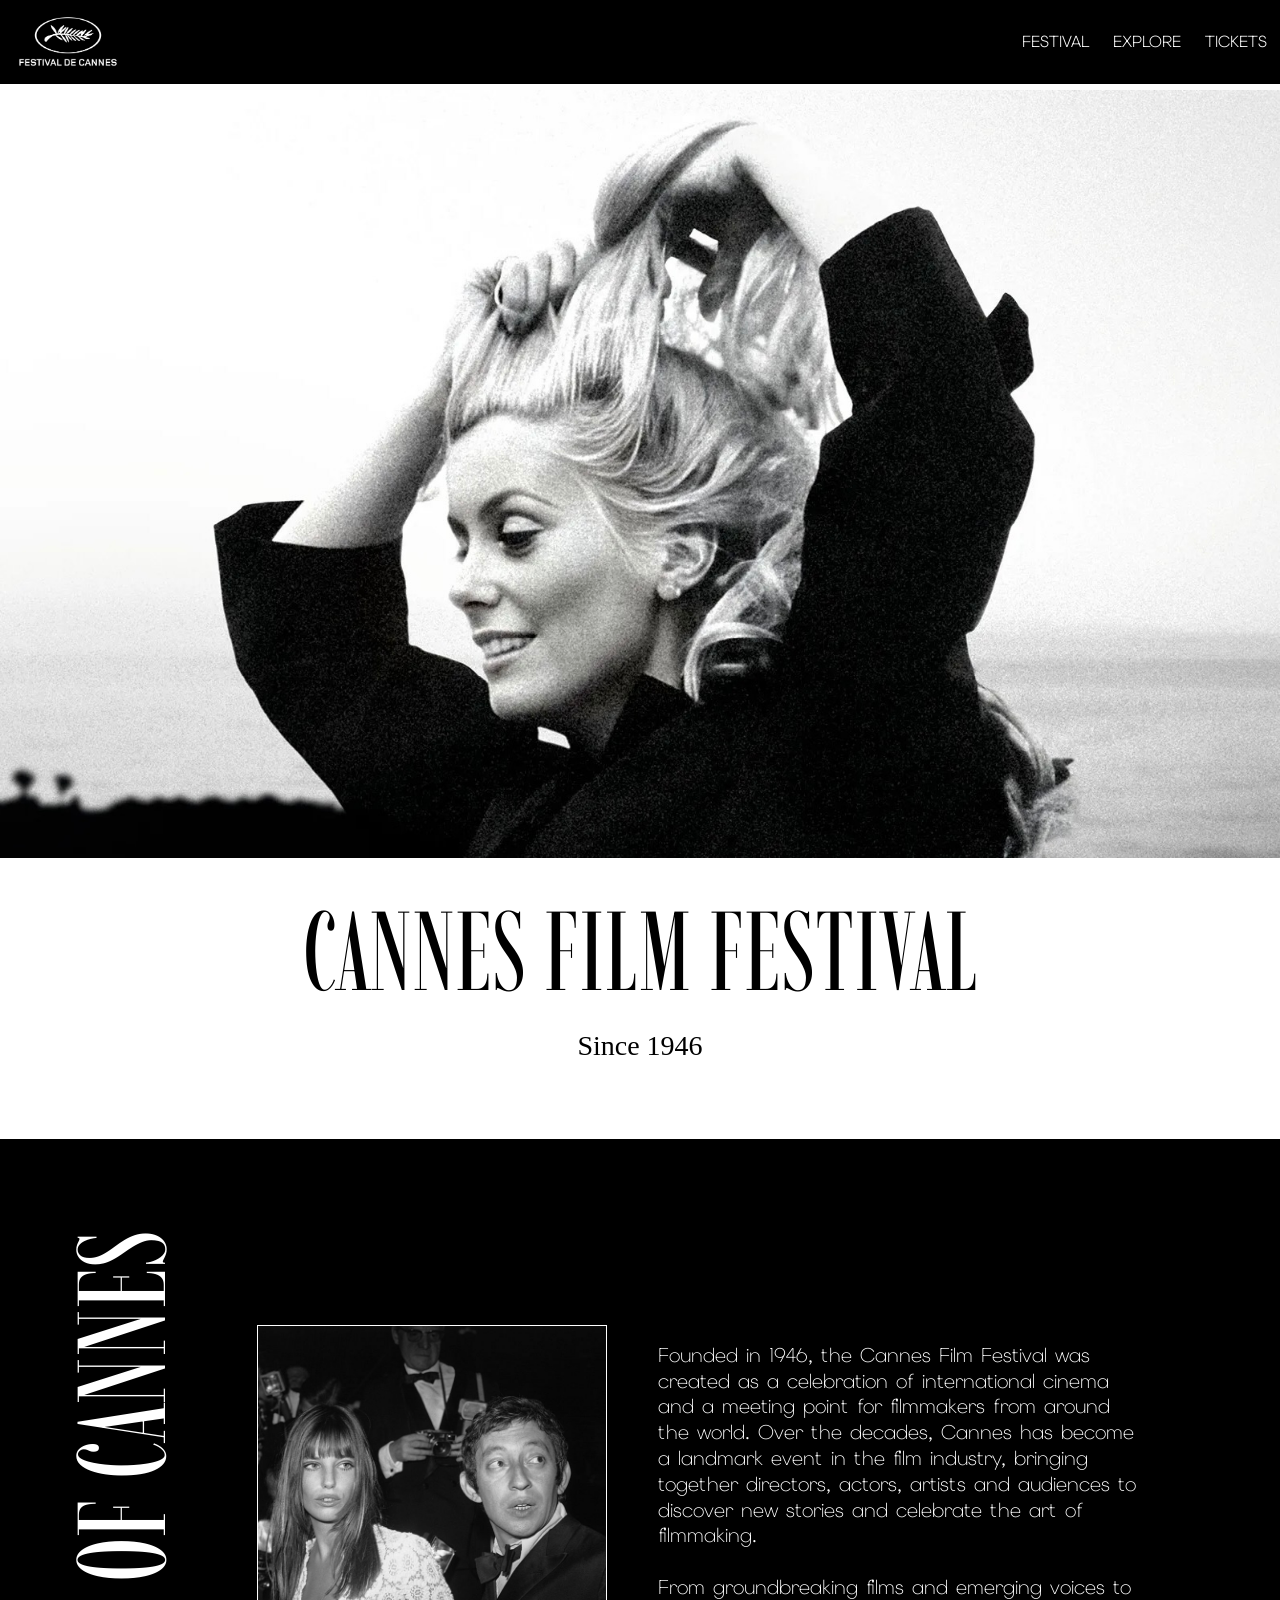
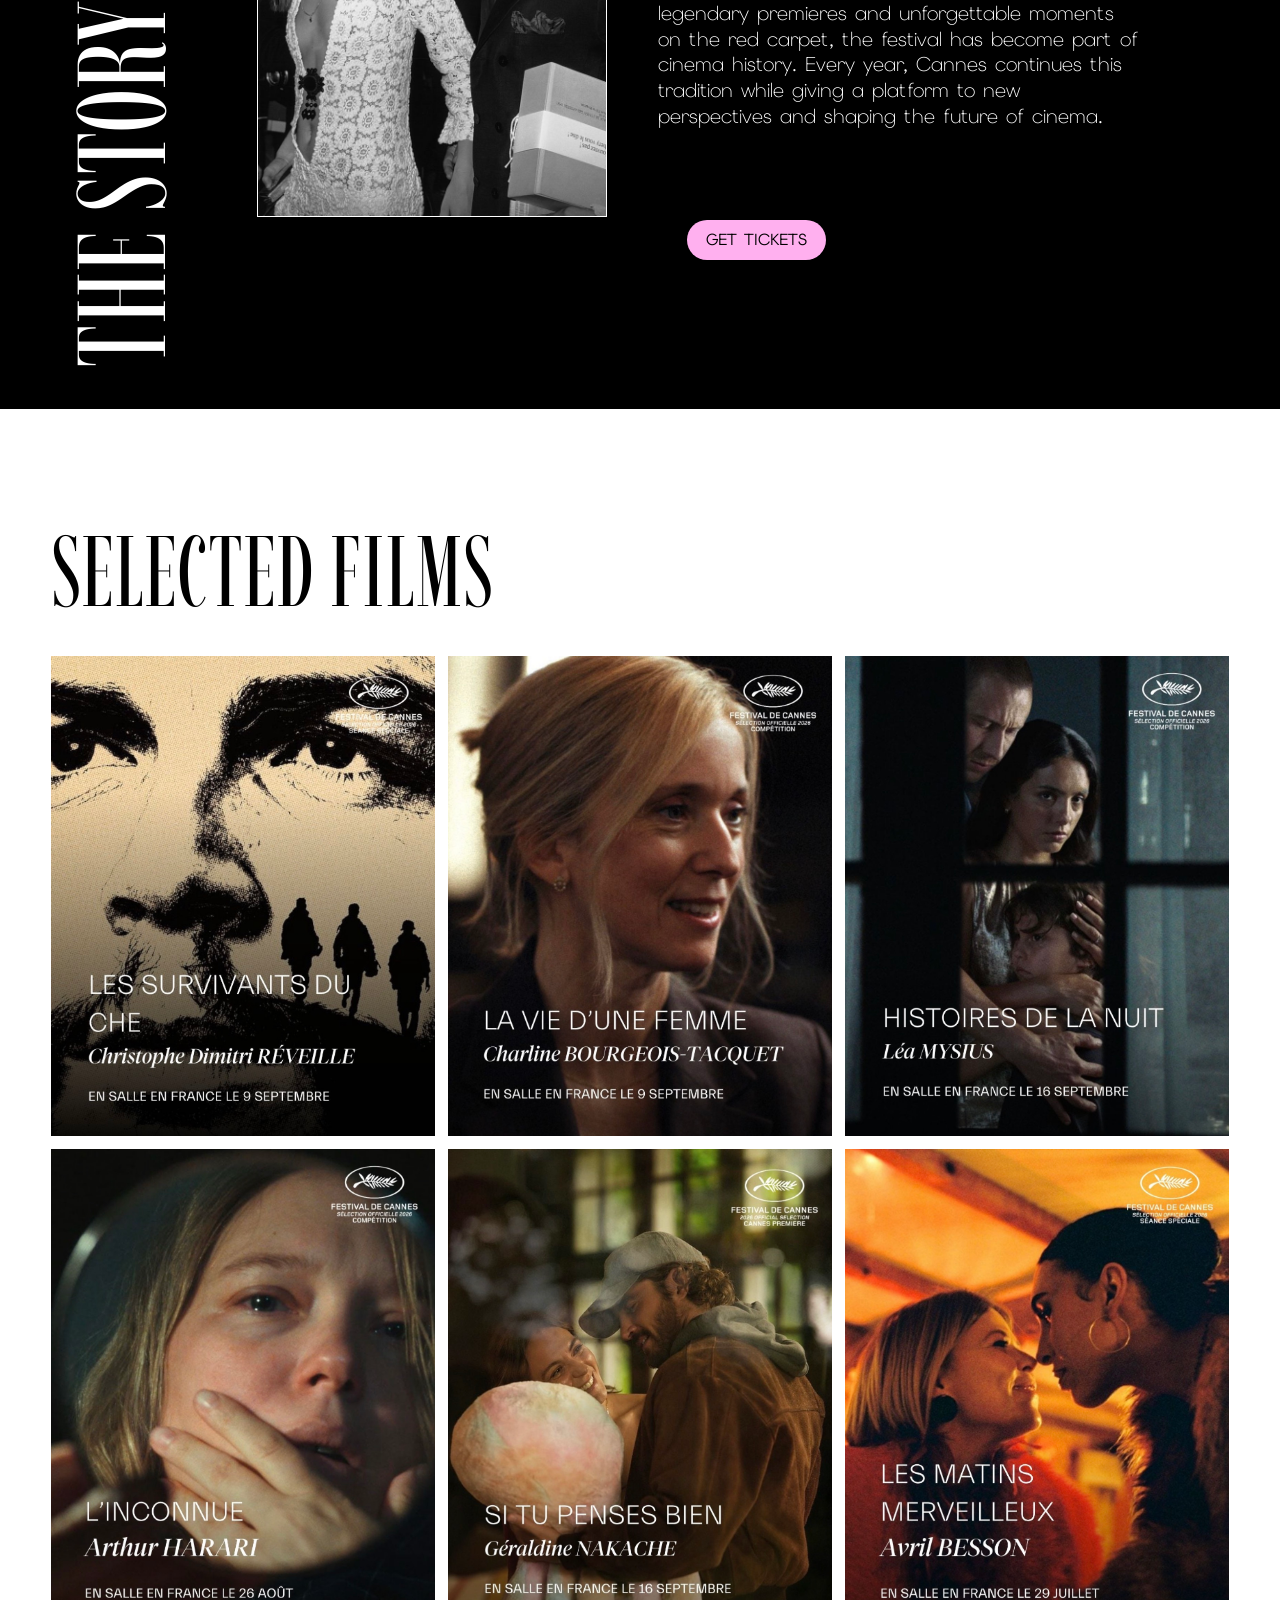
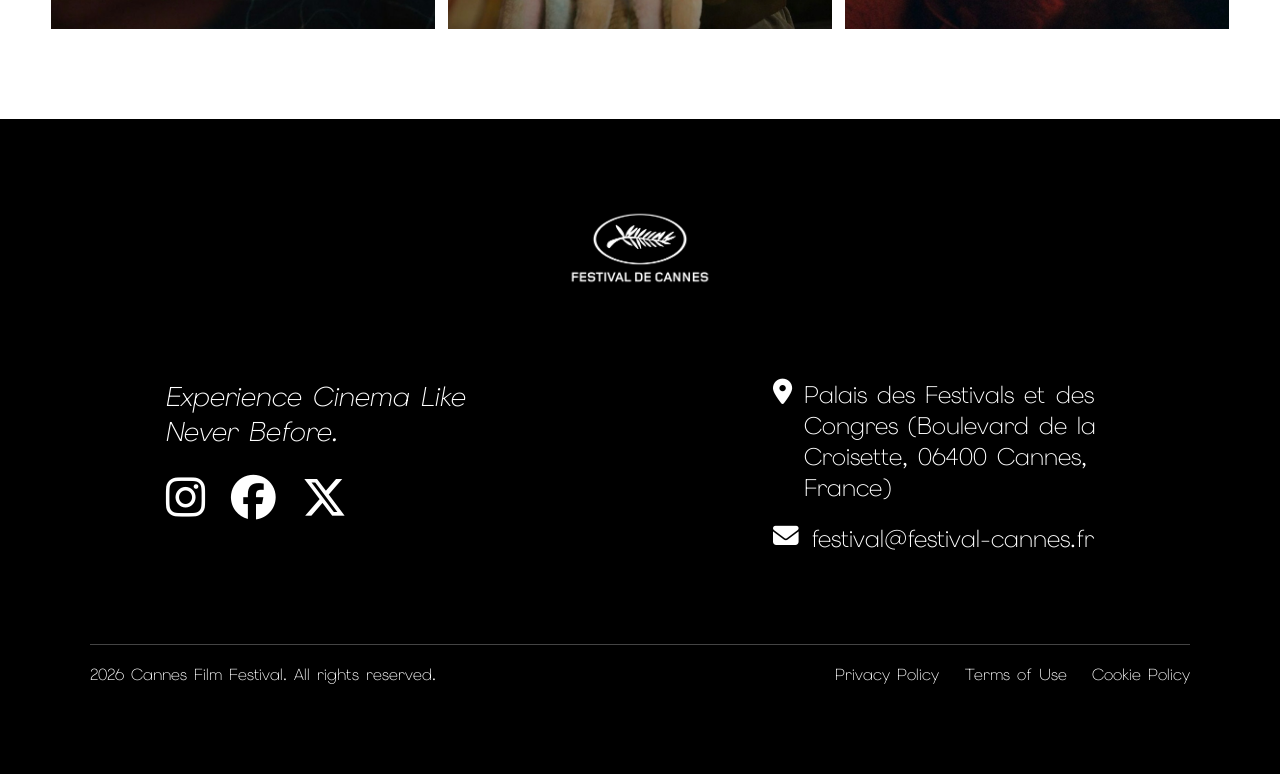
==== index.html @ 507d8390 "cannes logo" ====
<!DOCTYPE html>
<html lang="en">
<head>
    <meta charset="UTF-8">
    <meta name="viewport" content="width=device-width, initial-scale=1.0">
    <title>Cannes Film Festival</title>

    <link rel="stylesheet" href="CSS/style.css">

    <!-- TIPOGRAFIA TÍTULO -->
    <link rel="preconnect" href="https://fonts.googleapis.com">
    <link rel="preconnect" href="https://fonts.gstatic.com" crossorigin>
    <link href="https://fonts.googleapis.com/css2?family=Alien+Block&family=Imbue:opsz,wght@10..100,100..900&display=swap" rel="stylesheet">

    <!-- TIPOGRAFIA SUBTITULO  -->
    <link rel="preconnect" href="https://fonts.googleapis.com">
    <link rel="preconnect" href="https://fonts.gstatic.com" crossorigin>
    <link href="https://fonts.googleapis.com/css2?family=Alien+Block&family=Homemade+Apple&family=Imbue:opsz,wght@10..100,100..900&display=swap" rel="stylesheet">

    <!-- TIPOGRAFIA CUERPO  -->
    <link rel="preconnect" href="https://fonts.googleapis.com">
    <link rel="preconnect" href="https://fonts.gstatic.com" crossorigin>
    <link href="https://fonts.googleapis.com/css2?family=Alien+Block&family=Elms+Sans:ital,wght@0,100..900;1,100..900&family=Homemade+Apple&family=Imbue:opsz,wght@10..100,100..900&display=swap" rel="stylesheet">

    <!-- ICONOS FONT AWESOME -->
    <link rel="stylesheet" href="https://cdnjs.cloudflare.com/ajax/libs/font-awesome/6.7.2/css/all.min.css">

</head>
<body>
    <!-- MENU  -->
    <div class="menu">
        <a href="index.html" class="logo">
            <img src="Gallery/logotipo.png" alt="">
        </a>

        <nav class="nav-desktop">
            <ul>
                <li><a href="index.html">FESTIVAL</a></li>
                <li><a href="explore.html">EXPLORE</a></li>
                <li><a href="tickets.html">TICKETS</a></li>
            </ul>
        </nav>

        <input type="checkbox" id="sideMenu" class="side-menu">

        <label class="hamb" for="sideMenu">
            <i class="fa-solid fa-bars"></i>
            <i class="fa-solid fa-xmark"></i>
        </label>

        <nav class="nav-mobile">
            <ul>
                <li><a href="index.html">FESTIVAL</a></li>
                <li><a href="explore.html">EXPLORE</a></li>
                <li><a href="tickets.html">TICKETS</a></li>
            </ul>
        </nav>
    </div>


    <header class="hero-home">

        <img src="Gallery/Carrusell.jpeg" alt="" class="img-hero">

    </header>

    <main>
        <section>
            <h1 class="titulo-hero">CANNES FILM FESTIVAL</h1>

            <h2 class="texto">
            Since 1946
            </h2>
        </section>

    <!-- Historia de Cannes  -->
     
    <div class="room-block">
                <div class="room-top">
                    <h1>THE STORY OF CANNES</h1>
                </div>

                <div class="room-content">
                    <div class="room-design">
                        <img src="Gallery/home2.jpeg" alt="">
                    </div>

                    <div class="room-text">
                        <p>
                            Founded in 1946, the Cannes Film Festival was created as a celebration of international cinema and a meeting point for filmmakers from around the world. Over the decades, Cannes has become a landmark event in the film industry, bringing together directors, actors, artists and audiences to discover new stories and celebrate the art of filmmaking.

                            From groundbreaking films and emerging voices to legendary premieres and unforgettable moments on the red carpet, the festival has become part of cinema history. Every year, Cannes continues this tradition while giving a platform to new perspectives and shaping the future of cinema.
                        </p>
                    </div>

                </div>


    <div class="boton">
        <a href = "tickets.html">Get tickets</a>
    </div>


    <!-- Galeria peliculas seleccionadas -->

         <div class="room-top selected-top">
            <h1>SELECTED FILMS</h1>
        </div>
    
        <section class="gallery">

            <div class="column">
                <img src="Gallery/selected_films1.jpeg" alt="">
                <img src="Gallery/selected_films4.jpeg" alt="">
            </div>

            <div class="column">
                <img src="Gallery/selected_films2.jpeg" alt="">
                <img src="Gallery/selected_films5.jpeg" alt="">
            </div>

            <div class="column">
                <img src="Gallery/selected_films3.jpeg" alt="">
                <img src="Gallery/selected_films6.jpeg" alt="">

            </div>

        </section>


    
    <!-- FOOTER -->
  <footer>

        <div class="footer-logo">
            <img src="Gallery/logotipo.png" alt="Cannes Film Festival">
        </div>

        <div class="footersection">
            <ul>
                <li>
                    <a href="tickets.html"></a>
                </li>
            </ul>
        </div>

        <div class="footersection">
            <div>
                <ul>
                    <li>
                        <a href="#"><i class="fa-brands fa-instagram"></i></a>
                    </li>
                    <li>
                        <a href="#"><i class="fa-brands fa-facebook"></i></a>
                    </li>
                    <li>
                        <a href="#"><i class="fa-brands fa-x-twitter"></i></a>
                    </li>
                </ul>
            </div>
            <div>
                <ul>
                    <li>
                        <a href="#" class="footerlinks"><i class="fa-solid fa-location-dot"></i>
                            <p class="pfooter">Palais des Festivals et des Congres (Boulevard de la Croisette, 06400 Cannes, France)</p>
                        </a>
                    </li>
                    <li>
                        <a href="#" class="footerlinks"><i class="fa-solid fa-envelope"></i><p class="pfooter">festival@festival-cannes.fr</p></a>
                    </li>
                </ul>
            </div>
        </div>

        <div class="footersection">
            <p class="pfooter">2026 Cannes Film Festival. All rights reserved.</p>
            <ul>
                <li>
                    <a href="#">Privacy Policy</a>
                </li>
                <li>
                    <a href="#">Terms of Use</a>
                </li>
                <li>
                    <a href="#">Cookie Policy </a>
                </li>
            </ul>
        </div>
    </footer>


    <script src="JS/add.js"></script>
</body>
</html>
---- CSS/style.css ----
* {
    padding: 0;
    margin: 0;
    box-sizing: border-box; 
}

body {
    background-color: white;
    color: black;
}

ul {
    list-style: none;
}

a {
    text-decoration: none;
    color: white;
}





/* TIPOGRAFÍAS */
/* Tipografía Título */

h1 {
  font-family: "Imbue", serif;
  font-optical-sizing: auto;
  font-weight: 400;
  font-style: normal;
}

h2 {
  font-family: "Homemade Apple", cursive;
  font-weight: 400;
  font-style: normal;
}

p {
  font-family: "Elms Sans", sans-serif;
  font-optical-sizing: auto;
  font-weight: 200;
  font-style: normal;
}

.pfooter ul li a {
  font-family: "Elms Sans", sans-serif;
  font-optical-sizing: auto;
  font-weight: 200;
  font-style: normal;
}

.nav-desktop {
  font-family: "Elms Sans", sans-serif;
  font-optical-sizing: auto;
  font-weight: 300;
  font-style: normal;
}



/* MENÚ*/
.logo {
    padding-left: 1vw;
    display: block;
}
.logo img{
    width: 110px;
    height: auto;
    display: block;
}

.menu a {
    text-decoration: none;
    color: white;
}

.menu {
    display: flex;
    justify-content: space-between;
    align-items: center;
    background-color: black;
    padding-top: 1vw;
    padding-bottom: 1vw;
    padding-right: 1vw;
}

.menu ul{
    display: flex;
    gap: 1.5rem;
    list-style: none;
}


/*Menú Tablet & Móvil*/
.nav-mobile {
    width: 100%;
    height: 100%;
    position: fixed;
    top: 0;
    left: 0;
    background-color: black;
    z-index: 9999;

    overflow: hidden;
    max-height: 0;
    transition: max-height 0.5s;
}

.menu-mobile {
    height: 100%;
    display: flex;
    flex-direction: column;
    justify-content: center;
    align-items: center;
    gap: 30px;
}

.menu-mobile li a {
    font-size: 40px;
    color: white;
}

/*Menú Iconos*/
.hamb {
    display: none;
    cursor: pointer;
    font-size: 30px;
    z-index: 10000;
    color: white;
}

.side-menu {
    display: none;
}

.hamb .fa-xmark {
    display: none;
    color: white;
    padding: 20px;
}



.side-menu:checked ~ .nav-mobile {
    max-height: 100%;
}

.side-menu:checked ~ .hamb .fa-bars {
    display: none;
}

.side-menu:checked ~ .hamb .fa-xmark {
    display: block;
}


/* 1) FESTIVAL */
/* The Story of Cannes */


.hero-home {
    position: relative;
    width: 100%;
}

.img-hero {
    width: 100%;
    display: block;
    padding-top: 0.5vw;
}


.titulo-hero {
    display: flex;
    justify-content: center;
    font-size: 7rem;
    margin-top: 2vw;
}


.texto {
    display: flex;
    justify-content: center;
    margin-top: 1vw;
    margin-bottom: 6vw;
    font-size: 1.75rem;
}

/* The Story of Cannes */

.room-block {
    display: flex;
    flex-wrap: wrap;
}

.gallery,
footer {
    width: 100%;
}

.room-top {
    width: 19%;
    display: flex;
    justify-content: center;
    align-items: center;
    color: black;
}

.room-top:first-child {
    width: 14.5%;
    padding: 3.25vw 0;
    background-color: black;
    color: white;
}

.room-top:first-child > * {
    writing-mode: vertical-rl;     
    transform: rotate(180deg);     
    font-family: "Imbue", serif;
    font-weight: 400;
    font-size: 9.75vw;            
    white-space: nowrap;
}

.room-content {
    display: flex;
    align-items: flex-start;
    padding-top: 14.5vw;
    flex: 1;
    background-color: black;
    color: white;
}

.room-design {
    width: 32%;
    margin-left: 6.5%;
}

.room-design img {
    width: 100%;
    height: auto;
    object-fit: cover;
    display: block;
    border: 1px solid white;
}


.room-text {
    width: 44%;
    margin-left: 4.7%;               
    margin-top: 1.4vw;              
}

.room-text p {
    font-size: 1.55vw;
    line-height: 1.3;
    white-space: pre-line;          
    margin-top: -1.3em;  
}           

.boton {
    width: 100%;
    padding-left: 53.7%;            
    margin-top: -14.8vw;           
}

.boton > * {
    display: inline-block;
    padding: 10px 19px;
    border-radius: 30px;
    background-color: #ffb0ef;
    color: black;
    font-family: "Elms Sans", sans-serif;
    font-size: 1rem;
    font-weight: 400;
    line-height: 20px;
    text-transform: uppercase;
}


/* Selected Films */
.gallery{
    display: flex;
    justify-content: center;
    gap: 1vw;
    padding-top: 2vw;
    padding-bottom: 7vw;
}

.column{
    display: flex;
    flex-direction: column;
    gap: 1vw;
    width: 30%;
}

.column img{
    width: 100%;
    aspect-ratio: 4 / 5;
    object-fit: cover;
    display: block;
    transition: transform 0.3s ease;
}

.column img:hover{
    transform: scale(1.05);
    position: relative;
    z-index: 1;
}

.selected-top {
    width: 100%;
    justify-content: flex-start;
    padding: 4vw 4vw 0 4vw;
}

.selected-top h1 {
    white-space: nowrap;
}

.room-top h1{
    margin-top: 50px;
    font-size: 100px;
    width: 50%;
    
}


/* 2) EXPLORE */
/* The Jury*/

.jury {
    background-color: white;
    color: black;

    padding: 5vw 9vw 8vw 9vw;
}

.jury-title {
    font-family: "Alien Block", sans-serif;
    font-size: 2.5rem;
    font-weight: 400;
    margin-bottom: 4vw;
}

.jury-content {
    display: flex;
    align-items: center;
    justify-content: space-between;
    gap: 8vw;
}

.jury-images {
    width: 45%;
    position: relative;
}

.jury-photo {
    width: 100%;
    height: 400px;

    object-fit: cover;

    display: none;
}


/* Primera foto visible */

.jury-photo.active {
    display: block;
}

.jury-images > p {
    text-align: center;
    margin-top: 15px;
    font-family: "Elms Sans", sans-serif;
    font-size: 0.8rem;
    font-weight: 600;
}



.jury-names {
    width: 45%;
    display: flex;
    flex-direction: column;
}

.name {
    font-family: "Homemade Apple", cursive;
    font-size: 2rem;
    padding: 20px 25px;
    border-bottom: 1px solid black;
    cursor: pointer;
    transition: color 0.3s ease;
}


.name:hover {
    color: #ff9ee2;
}

/* AWARDS */

.award {
    flex-wrap: nowrap;
    align-items: flex-end;
    justify-content: center;
    margin-bottom: 5vw;
}

.award .room-content {
    display: contents;
}

.award .room-top{
    width: 15.5vw;
    padding: 0;
    background-color: black;
    color: white;
    border-radius: 4vw 0 0 4vw;
    align-self: stretch;
}

.award .room-top h1{
    margin: 0;
    width: auto;
    font-size: 6vw;
    white-space: nowrap;
    writing-mode: vertical-rl;
    transform: rotate(180deg);
}

.award .room-design {
    width: 37vw;
    margin-left: 0;
    padding: 8wv 5.5vw 8vw 0;
    background-color: black;
    border-radius: 0 4vw 4vw 0;
}
.award .room-design img {
    aspect-ratio: 5 /6 ;
    border-radius: 2vw;
}

.award .room-text {
    width: 36vw;
    margin: 0 0 0 2.5vw;
    padding: 3.5vw;
    background-color: black;
    color: white;
    border-radius: 4vw;
}

.award .room-text h2 {
    font-size: 2.5vw;
    margin-bottom: 1.5vw;
}

.award .room-text p {
    font-size: 1.25vw;
    line-height: 1.5;
    white-space: normal;
    margin-top: 0;
}

.award.reverse .room-text{
    order: 1;
    margin: 0 2.5vw 0 0;
    text-align: right;
}

.award.reverse .room-design{
    order: 2;
    padding: 8vw 0 8vw 5vw;
    border-radius: 4vw 0 0 4vw;
}
.award.reverse .room-top {
    order: 3;
    border-radius: 0 4vw 4vw 0;
}

.award.reverse .room-top h1{
    transform: none;
}


/* 3) TICKETS */
.tabla {
    width: 55%;
    margin: 40px auto 100px auto;
}

.tabla > div {
    width: 100%;
}


.tabla > div > div:first-child {
    margin-bottom: 30px;
}

.tabla p {
    font-family: "Elms Sans", sans-serif;
}

.tabla > div > div:first-child p:first-child {
    font-weight: 600;
    margin-bottom: 8px;
}


.tabla > div > div:nth-child(2) > div {
    width: 100%;
    display: flex;
    justify-content: space-between;
    align-items: center;
    border: 1px solid black;
    border-radius: 30px;
    padding: 12px 20px;
    margin-bottom: 15px;
}

.tabla h1 {
    font-size: 80px;
    margin-top: 80px;
}


/* Senior / Adult / Student */

.tabla label {
    display: block;
    font-family: "Elms Sans", sans-serif;
}

.tabla label:first-child {
    font-size: 1rem;
    font-weight: 500;
}

.tabla label:last-child {
    font-size: 0.7rem;
    margin-top: 3px;
}


/* Contador */

.tabla input[type="number"] {
    width: 70px;
    background-color: white;
    color: black;
    border: 1px solid black;
    border-radius: 20px;
    padding: 7px;
    text-align: center;
}


/* Saldo*/

.saldo {
    width: 65%;
    max-width: 850px;
    margin: 80px auto;
    background-color: black;
    color: white;
    padding: 50px 70px;
    border: none;
    border-radius: 0;
}

.saldo > div:first-child {
    padding: 0 0 30px 0;
}

.saldo > div:first-child p {
    font-family: "Elms Sans", sans-serif;
    font-size: 1rem;
    font-weight: 500;
}

.saldo > div:nth-child(2) {
    padding: 20px 0;

    border-top: 1px solid #444;
    border-bottom: 1px solid #444;
}

.saldo > div:nth-child(2) > div {
    margin: 0;
    padding: 0;
}

.saldo > div:nth-child(2) > div > div {
    display: flex;
    justify-content: space-between;

    padding: 10px 0;
}

.saldo p {
    font-family: "Elms Sans", sans-serif;
    font-size: 0.85rem;
}

.saldo > div:nth-child(3) {
    padding: 25px 0;
    font-weight: 600;
    border-bottom: 1px solid #444;
}


/* Botón */

.saldo > div:last-child {
    display: flex;
    justify-content: flex-end;
    padding: 30px 0 0 0;
}

.saldo input[type="submit"] {
    background-color: #ff9ee2;
    color: black;
    border: none;
    border-radius: 30px;
    padding: 10px 30px;
    font-family: "Elms Sans", sans-serif;
    font-weight: 600;
    cursor: pointer;
}


/* FOOTER */
/* FOOTERgeneral */
footer {
    padding: 7%;
    margin: 0;
    box-sizing: border-box;
    display: flex;
    flex-direction: column;
    gap: 7vw;
    color: white;
    background-color: black;
}

.footersection {
    display: flex;
    justify-content: center;
    gap: 5vw;
}

.footer-logo {
    display: flex;
    justify-content: center;
    gap: 5vw;
}

.footer-logo img {
    width: 12vw;
    max-width: 220px;
    min-width: 120px;
    height: auto;
}

/* FOOTERprimerhijo */
footer > :first-child > div {
    display: flex;
    justify-content: flex-start;
    gap: 3vw;
}

footer > :first-child > div > :last-child {
    display: flex;
    flex-direction: column;
    gap: 0.5vw;
}

/* FOOTERsegundohijo */
footer > :nth-child(2) {
    display: none;
    
}

footer > :nth-child(2) > div {
    display: flex;
    flex-direction: column;
    justify-content: flex-start;
    gap: 0.5vw;
}

footer > :nth-child(2) > div > div {
    display: flex;
    flex-direction: column;
    justify-content: flex-start;
    gap: 0.5vw;
}

footer > :nth-child(2) > :first-child > ul {
    display: flex;
    justify-content: flex-start;
    gap: 1vw;
}

footer > :nth-child(2) > :last-child > ul {
    display: flex;
    flex-direction: column;
    justify-content: flex-start;
    gap: 1vw;
}

.footerlinks {
    display: flex;
    justify-content: flex-start ;
    align-items: flex-start;
    gap: 1vw;
}

.footerlinks p {
    font-size: 1.5rem;
    line-height: 1.3;
}

.footerlinks i {
    font-size: 1.6rem;
}

/* FOOTERtercerhijo */
footer > :nth-child(3) {
    display: flex;
    justify-content: space-between;
    align-items: flex-start;
    padding: 0 6vw;
}

footer > :nth-child(3) > div:first-child::before {
    content: "Experience Cinema Like Never Before.";
    display: block;
    max-width: 14em;
    margin-bottom: 2vw;
    font-family: "Elms Sans", sans-serif;
    font-weight: 200;
    font-style: italic;
    font-size: 1.7rem;
}

footer > :nth-child(3) > div:first-child ul {
    display: flex;
    justify-content: flex-start;
    gap: 2vw;
}

footer > :nth-child(3) > div:first-child i {
    font-size: 2.8rem;
}

footer > :nth-child(3) > div:last-child {
    max-width: 36%;
}

footer > :nth-child(3) > div:last-child ul {
    display: flex;
    flex-direction: column;
    justify-content: flex-start;
    gap: 1.5vw;
}

footer > :last-child {
    display: flex;
    justify-content: space-between;
    border-top: 1px solid #444;
    padding-top: 1.5vw;
}

footer > :last-child > ul {
    display: flex;
    justify-content: space-around;
    gap: 2vw;
}

footer > :last-child > ul li a {
    font-family: "Elms Sans", sans-serif;
    font-weight: 200;
    font-size: 1rem;
}

/* MEDIA QUERIES  */

/*  TABLET — 720px */

@media (max-width: 720px) {


    /* Menú & Hero */

    .menu {
        padding: 20px 5vw;
    }

    .hero-home {
        width: 100%;
    }

    .img-hero {
        width: 100%;
        height: 60vh;
        object-fit: cover;
    }

    .titulo-hero {
        font-size: 3.5rem;
        padding-left: 5vw;
        padding-right: 5vw;
    }

    .texto {
        font-size: 1.6rem;
        padding-left: 5vw;
        padding-right: 5vw;
    }


    /* Historia de Cannes */

    .room-block {
        padding-left: 5vw;
        padding-right: 5vw;
    }

    .room-top h1 {
        font-size: 2.3rem;
    }

    .room-content {
        gap: 30px;
    }

    .room-design {
        width: 50%;
    }

    .room-design img {
        width: 100%;
        height: auto;
    }

    .room-text {
        width: 50%;
    }

    .room-text p {
        font-size: 0.9rem;
        line-height: 1.5;
    }


    /* Selected Films */

    .gallery {
        gap: 12px;
    }

    .column {
        gap: 12px;
    }

    .column img {
        width: 100%;
        height: auto;
    }


    /* Footer */

    footer {
        padding: 40px 5vw;
        gap: 25px;
    }

    .footer-logo img {
        width: 120px;
    }

    .pfooter {
        font-size: 0.75rem;
    }

}



/*  MÓVIL — 480px  */

@media (max-width: 480px) {

    /* Menú */

    .menu {
        padding: 15px 20px;
    }

    .nav-desktop {
        display: none;
    }

    .hamb {
        display: block;
    }


    /* Hero*/

    .hero-home {
        width: 100%;
    }

    .img-hero {
        width: 100%;
        height: 50vh;
        object-fit: cover;
    }

    .titulo-hero {
        font-size: 2.5rem;
        line-height: 1;
        padding: 25px 20px 0 20px;
    }

    .texto {
        font-size: 1.3rem;
        padding: 10px 20px 30px 20px;
    }


    /* Awards*/

    .room-block {
        padding-left: 20px;
        padding-right: 20px;
    }

    .room-top {
        margin-top: 40px;
    }

    .room-top h1 {
        font-size: 1.8rem;
    }

    .room-content {
        flex-direction: column;
        gap: 20px;
    }

    .room-design {
        width: 100%;
    }

    .room-design img {
        width: 100%;
        height: auto;
        display: block;
    }

    .room-text {
        width: 100%;
    }

    .room-text p {
        font-size: 0.9rem;
        line-height: 1.5;
    }

    .boton {
        margin-top: 25px;
    }

    .boton a {
        display: inline-block;
        padding: 10px 20px;
    }


    /* Selected films */

    .selected-top {
        margin-top: 60px;
    }

    .gallery {
        flex-direction: column;
        gap: 15px;
    }

    .column {
        width: 100%;
        gap: 15px;
    }

    .column img {
        width: 100%;
        height: auto;
        display: block;
    }


    /* Footer */

    footer {
        flex-direction: column;
        padding: 40px 20px;
        gap: 30px;
    }

    .footer-logo {
        width: 100%;
    }

    .footer-logo img {
        width: 110px;
    }

    .footersection {
        width: 100%;
    }

    .footersection ul {
        padding: 0;
    }

    .footerlinks {
        display: flex;
        align-items: flex-start;
        gap: 10px;
    }

    .pfooter {
        font-size: 0.75rem;
        line-height: 1.5;
    }

}
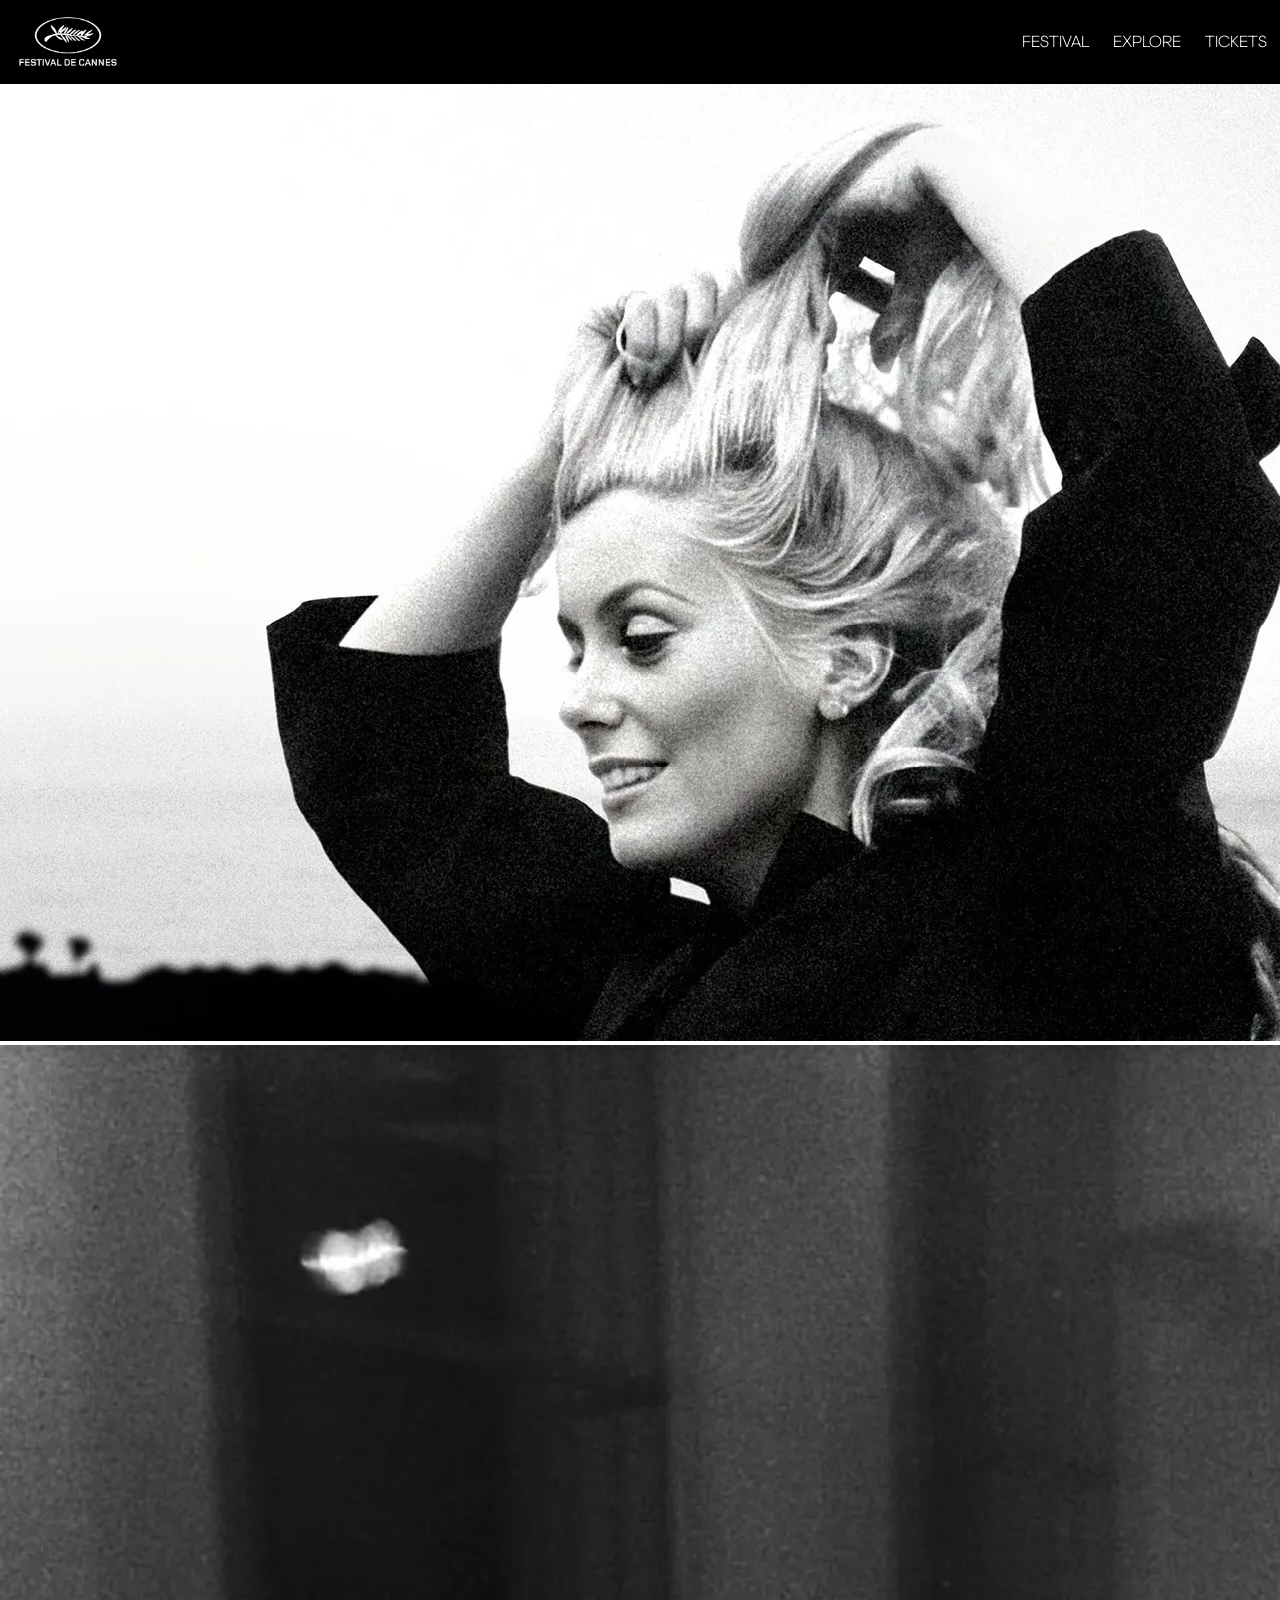
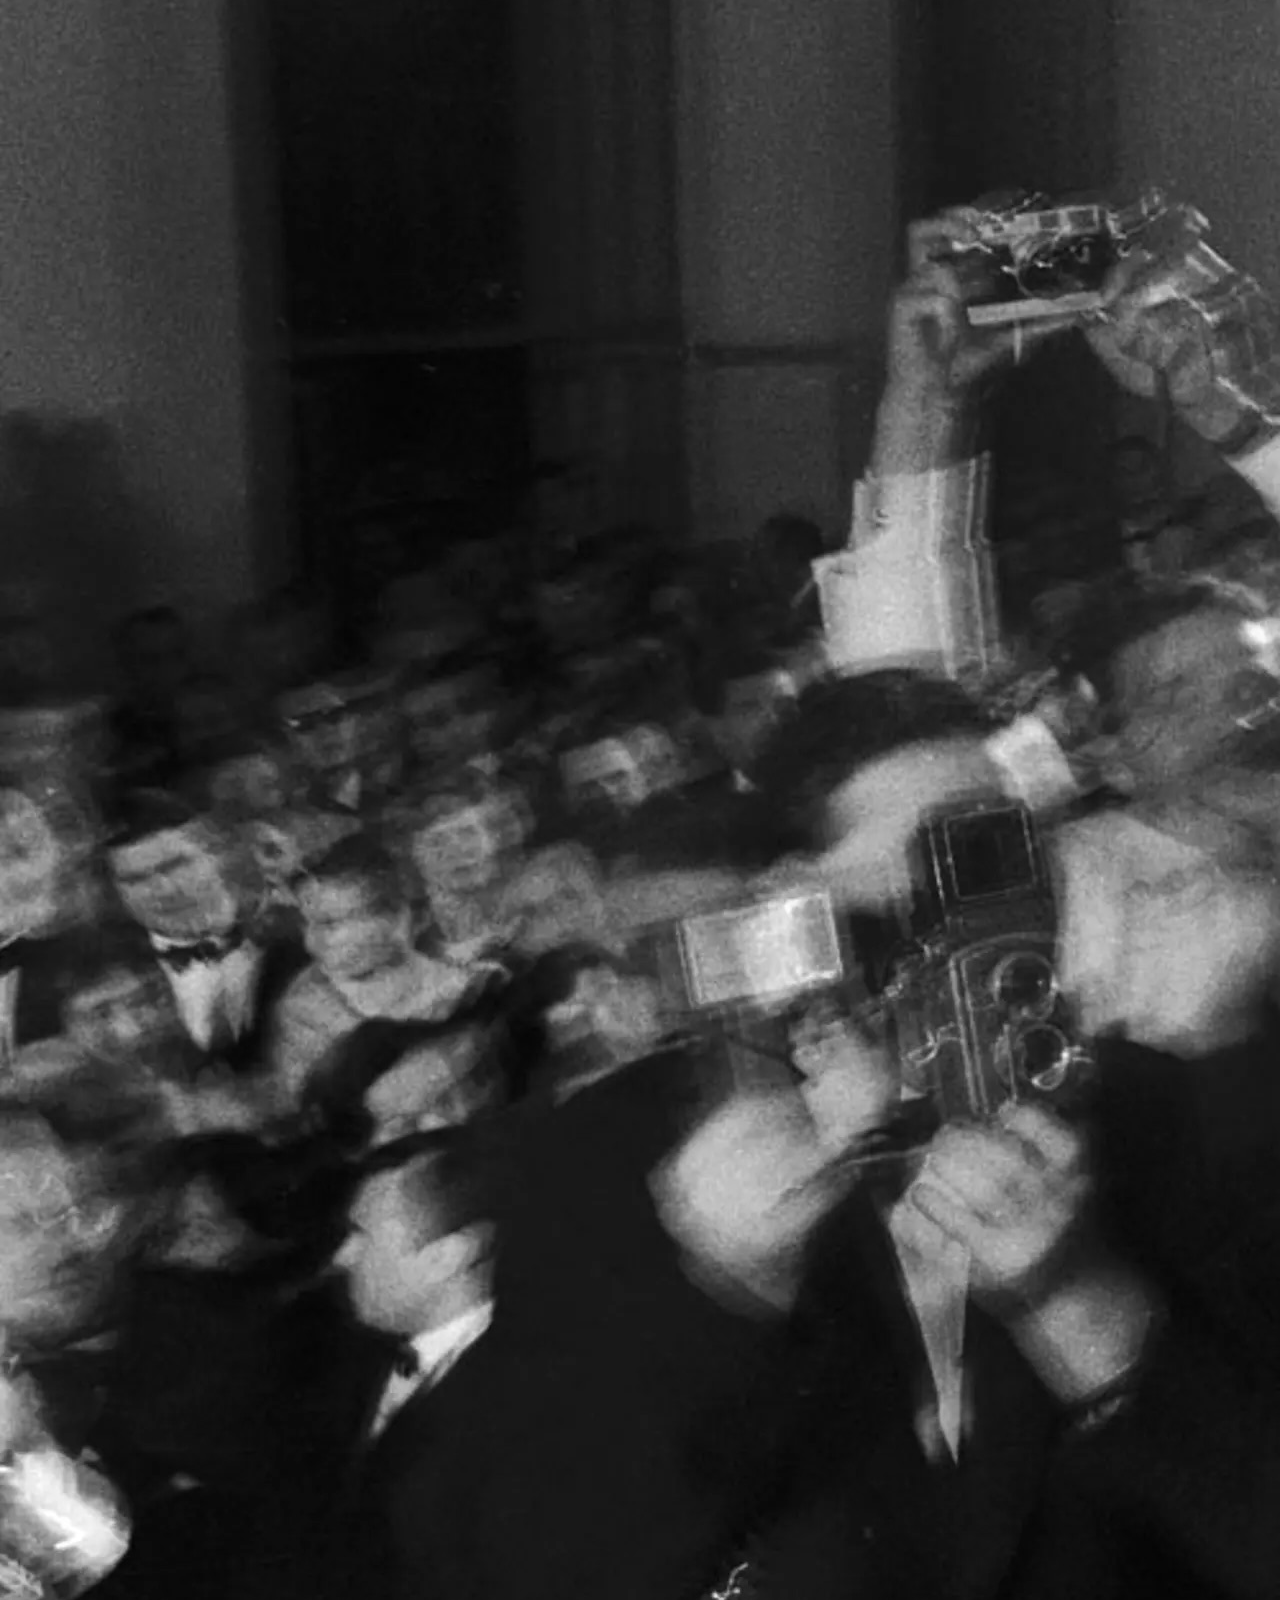
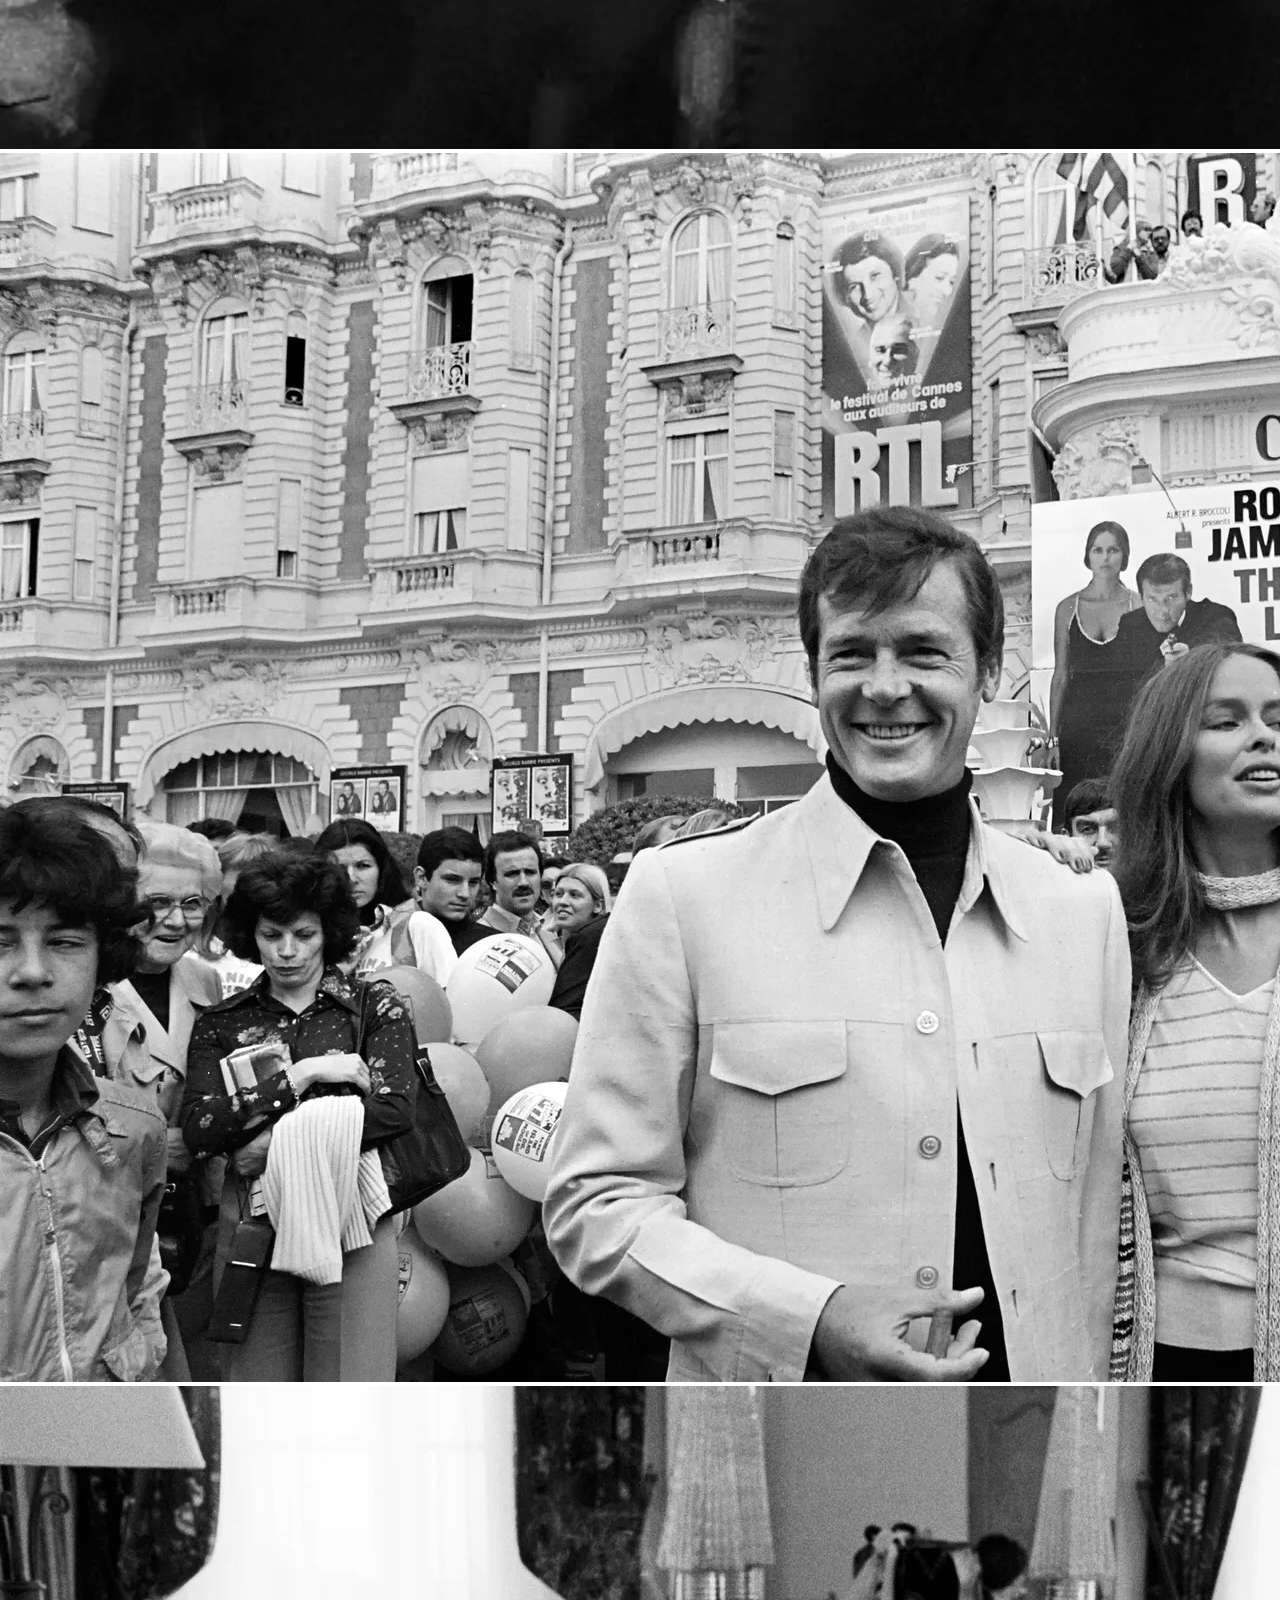
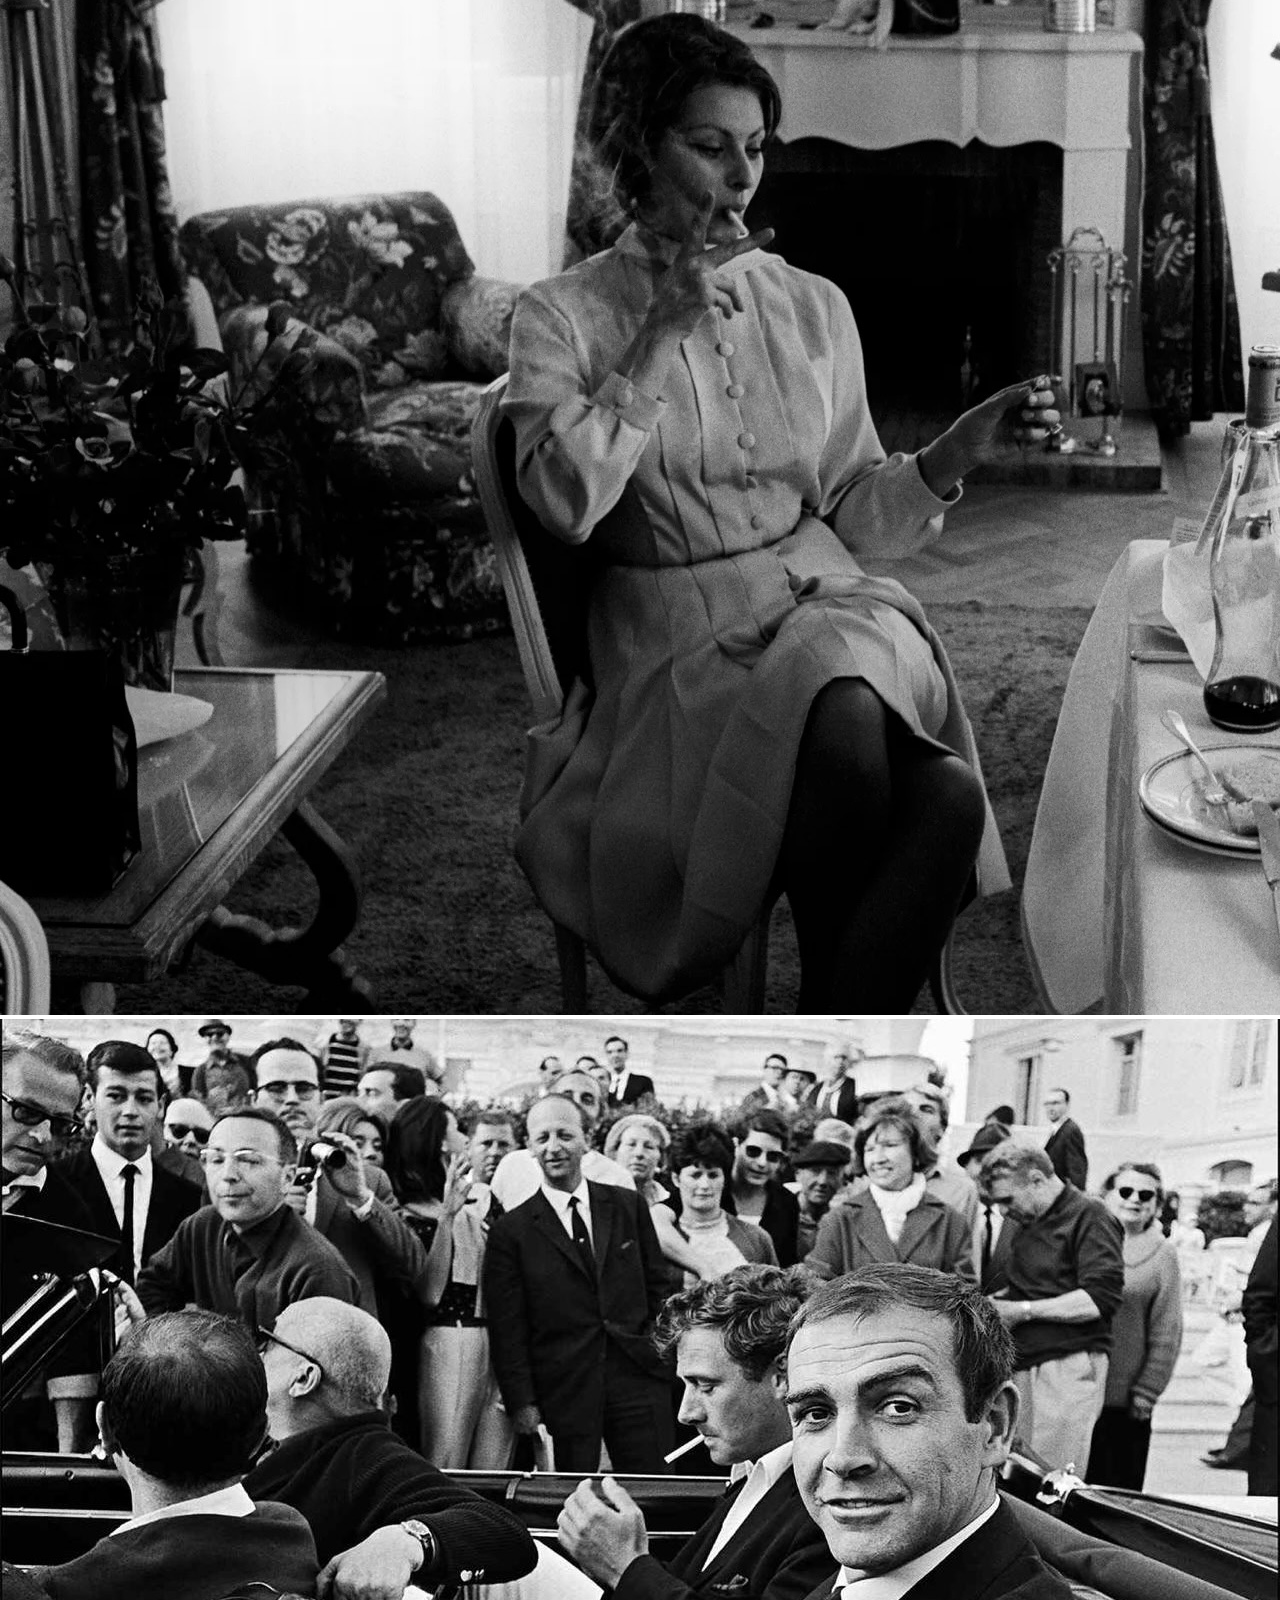
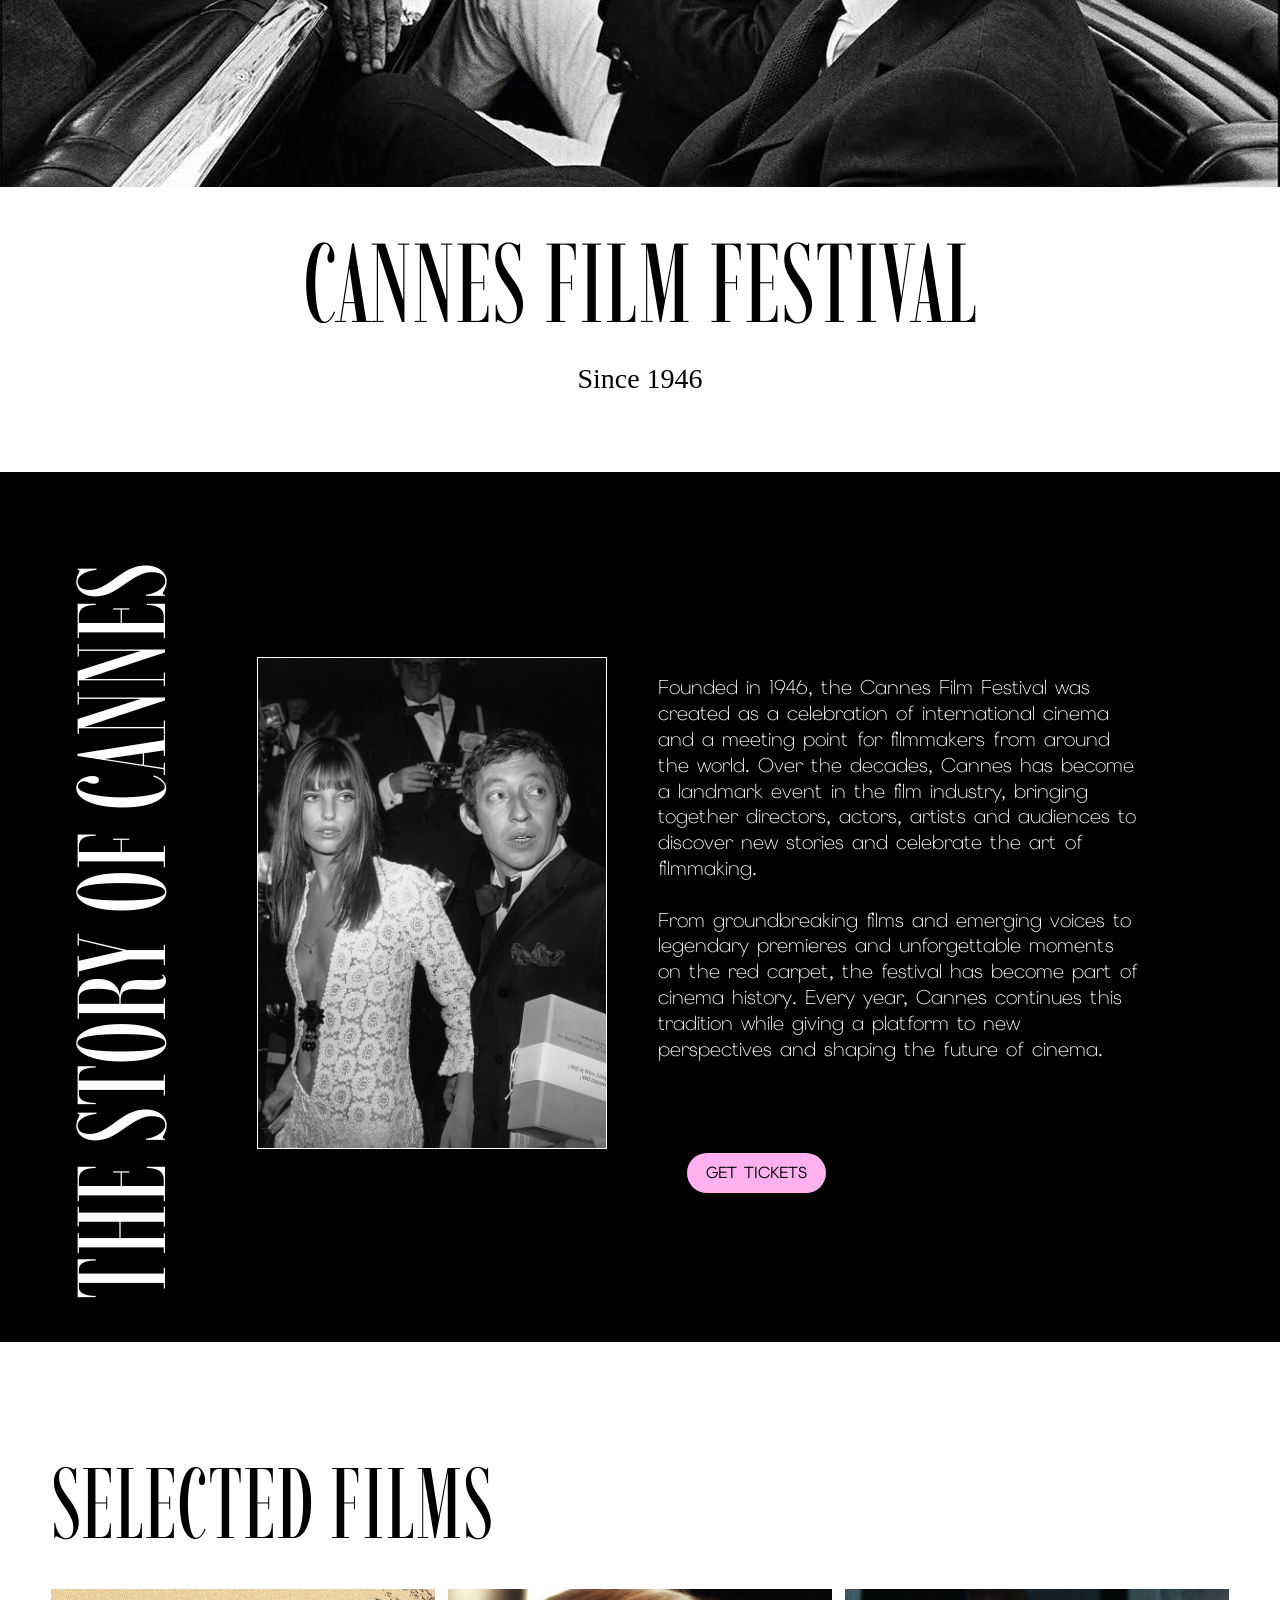
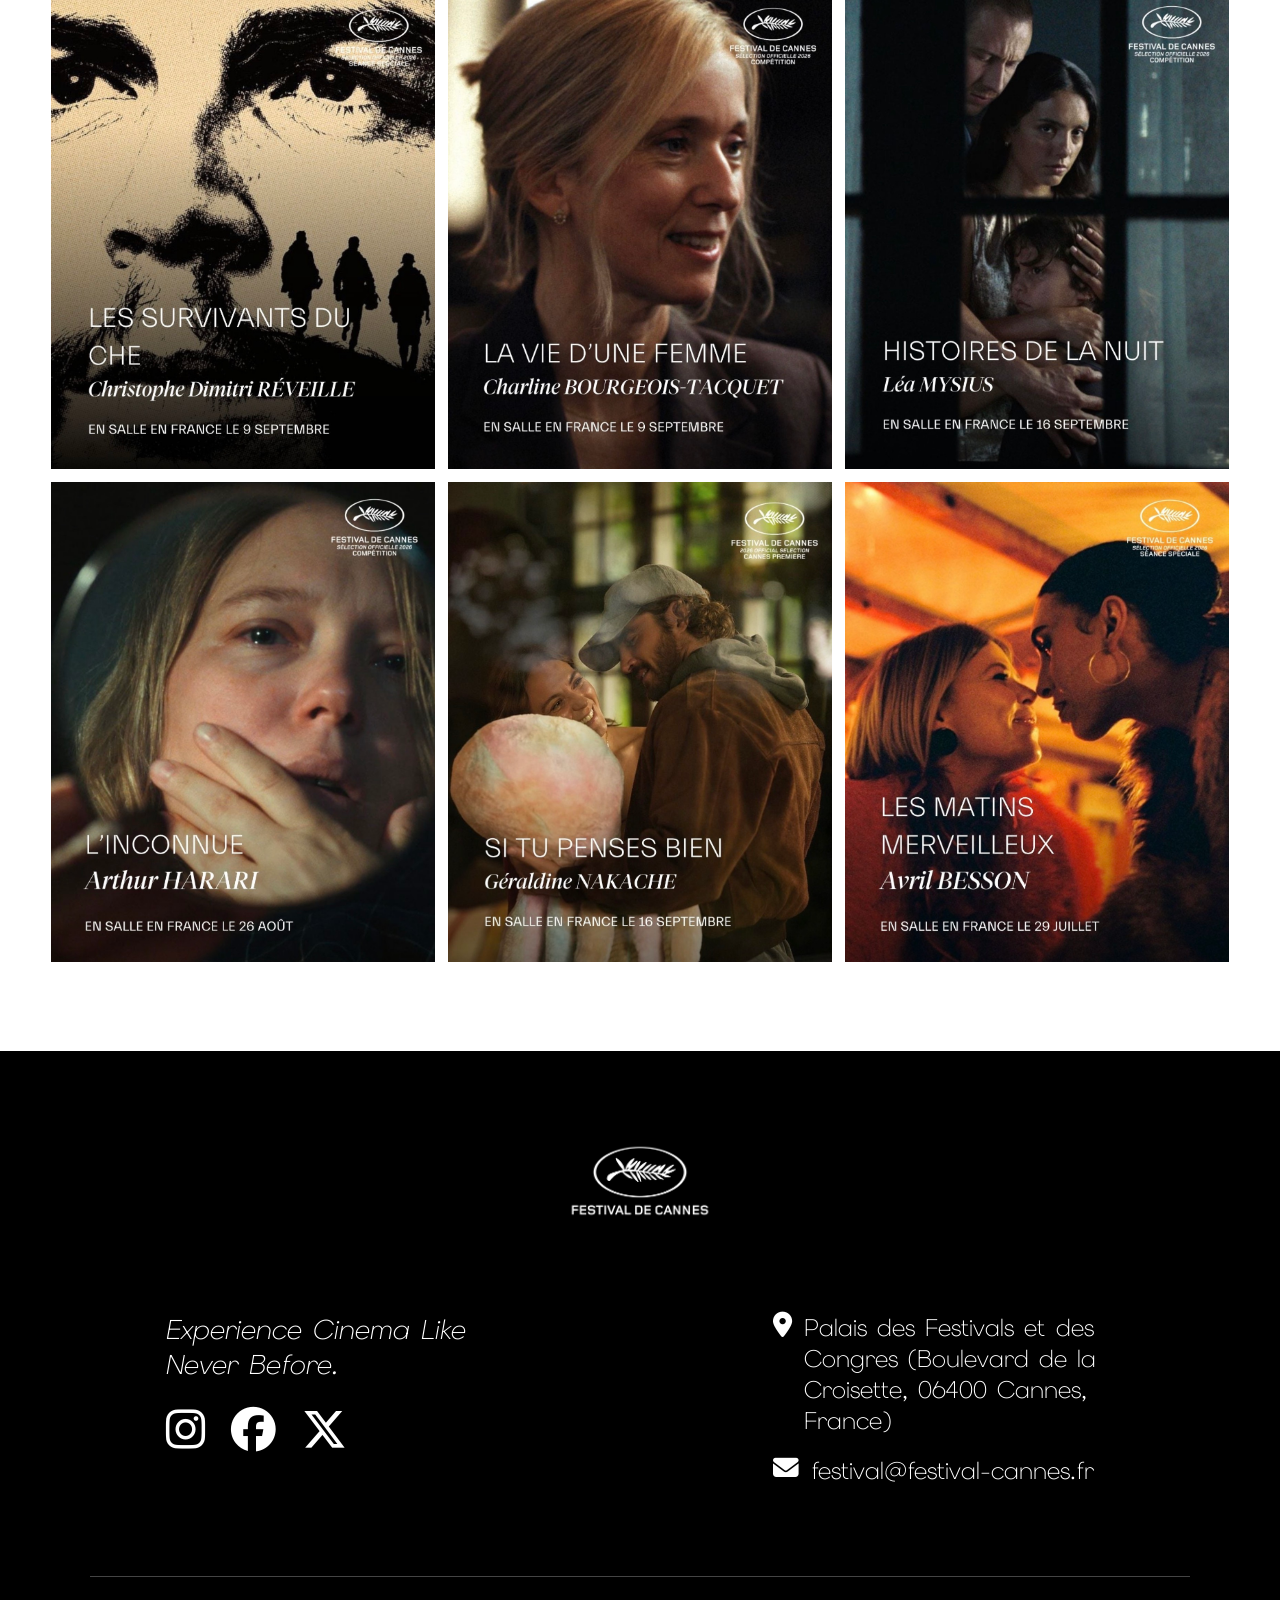
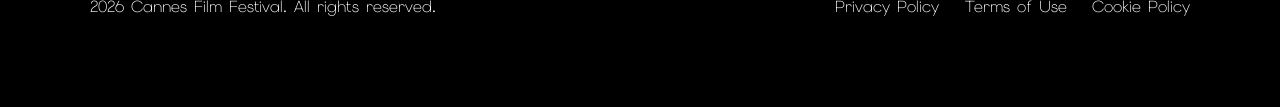
==== commit e8b967bf: "carrusel" ====
--- a/index.html
+++ b/index.html
@@ -59,9 +59,13 @@
 
 
     <header class="hero-home">
-
-        <img src="Gallery/Carrusell.jpeg" alt="" class="img-hero">
-
+        <div class="carrusel">
+            <img src="Gallery/Carrusell.jpeg" alt="">
+            <img src="Gallery/Carrusell 2.jpeg" alt="">
+            <img src="Gallery/Carrusell 3.jpeg" alt="">
+            <img src="Gallery/Carrusell 4.jpeg" alt="">
+            <img src="Gallery/Carrusell 5.jpeg" alt="">
+        </div>
     </header>
 
     <main>
--- a/CSS/style.css
+++ b/CSS/style.css
@@ -128,8 +128,8 @@
     display: none;
     cursor: pointer;
     font-size: 30px;
+    color: white;
     z-index: 10000;
-    color: white;
 }
 
 .side-menu {
@@ -894,154 +894,3 @@
 
 
 
-/*  MÓVIL — 480px  */
-
-@media (max-width: 480px) {
-
-    /* Menú */
-
-    .menu {
-        padding: 15px 20px;
-    }
-
-    .nav-desktop {
-        display: none;
-    }
-
-    .hamb {
-        display: block;
-    }
-
-
-    /* Hero*/
-
-    .hero-home {
-        width: 100%;
-    }
-
-    .img-hero {
-        width: 100%;
-        height: 50vh;
-        object-fit: cover;
-    }
-
-    .titulo-hero {
-        font-size: 2.5rem;
-        line-height: 1;
-        padding: 25px 20px 0 20px;
-    }
-
-    .texto {
-        font-size: 1.3rem;
-        padding: 10px 20px 30px 20px;
-    }
-
-
-    /* Awards*/
-
-    .room-block {
-        padding-left: 20px;
-        padding-right: 20px;
-    }
-
-    .room-top {
-        margin-top: 40px;
-    }
-
-    .room-top h1 {
-        font-size: 1.8rem;
-    }
-
-    .room-content {
-        flex-direction: column;
-        gap: 20px;
-    }
-
-    .room-design {
-        width: 100%;
-    }
-
-    .room-design img {
-        width: 100%;
-        height: auto;
-        display: block;
-    }
-
-    .room-text {
-        width: 100%;
-    }
-
-    .room-text p {
-        font-size: 0.9rem;
-        line-height: 1.5;
-    }
-
-    .boton {
-        margin-top: 25px;
-    }
-
-    .boton a {
-        display: inline-block;
-        padding: 10px 20px;
-    }
-
-
-    /* Selected films */
-
-    .selected-top {
-        margin-top: 60px;
-    }
-
-    .gallery {
-        flex-direction: column;
-        gap: 15px;
-    }
-
-    .column {
-        width: 100%;
-        gap: 15px;
-    }
-
-    .column img {
-        width: 100%;
-        height: auto;
-        display: block;
-    }
-
-
-    /* Footer */
-
-    footer {
-        flex-direction: column;
-        padding: 40px 20px;
-        gap: 30px;
-    }
-
-    .footer-logo {
-        width: 100%;
-    }
-
-    .footer-logo img {
-        width: 110px;
-    }
-
-    .footersection {
-        width: 100%;
-    }
-
-    .footersection ul {
-        padding: 0;
-    }
-
-    .footerlinks {
-        display: flex;
-        align-items: flex-start;
-        gap: 10px;
-    }
-
-    .pfooter {
-        font-size: 0.75rem;
-        line-height: 1.5;
-    }
-
-}
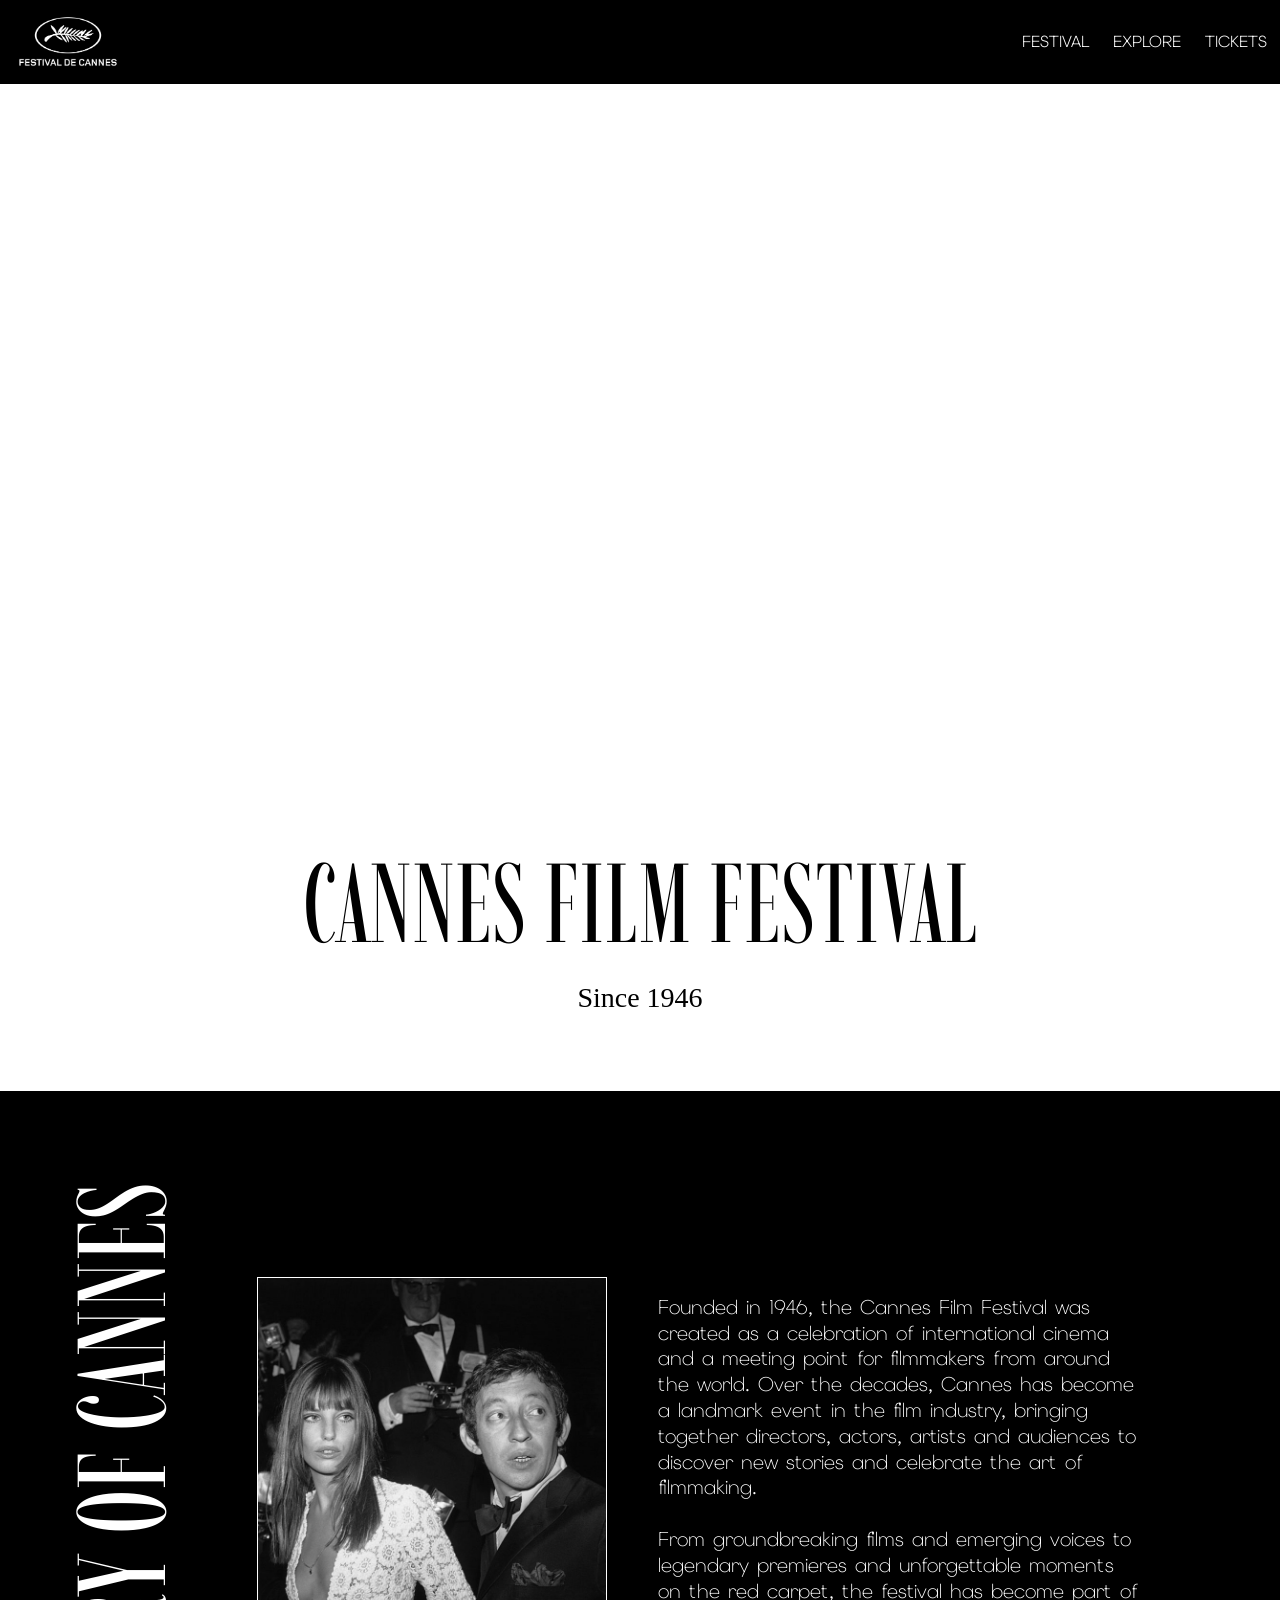
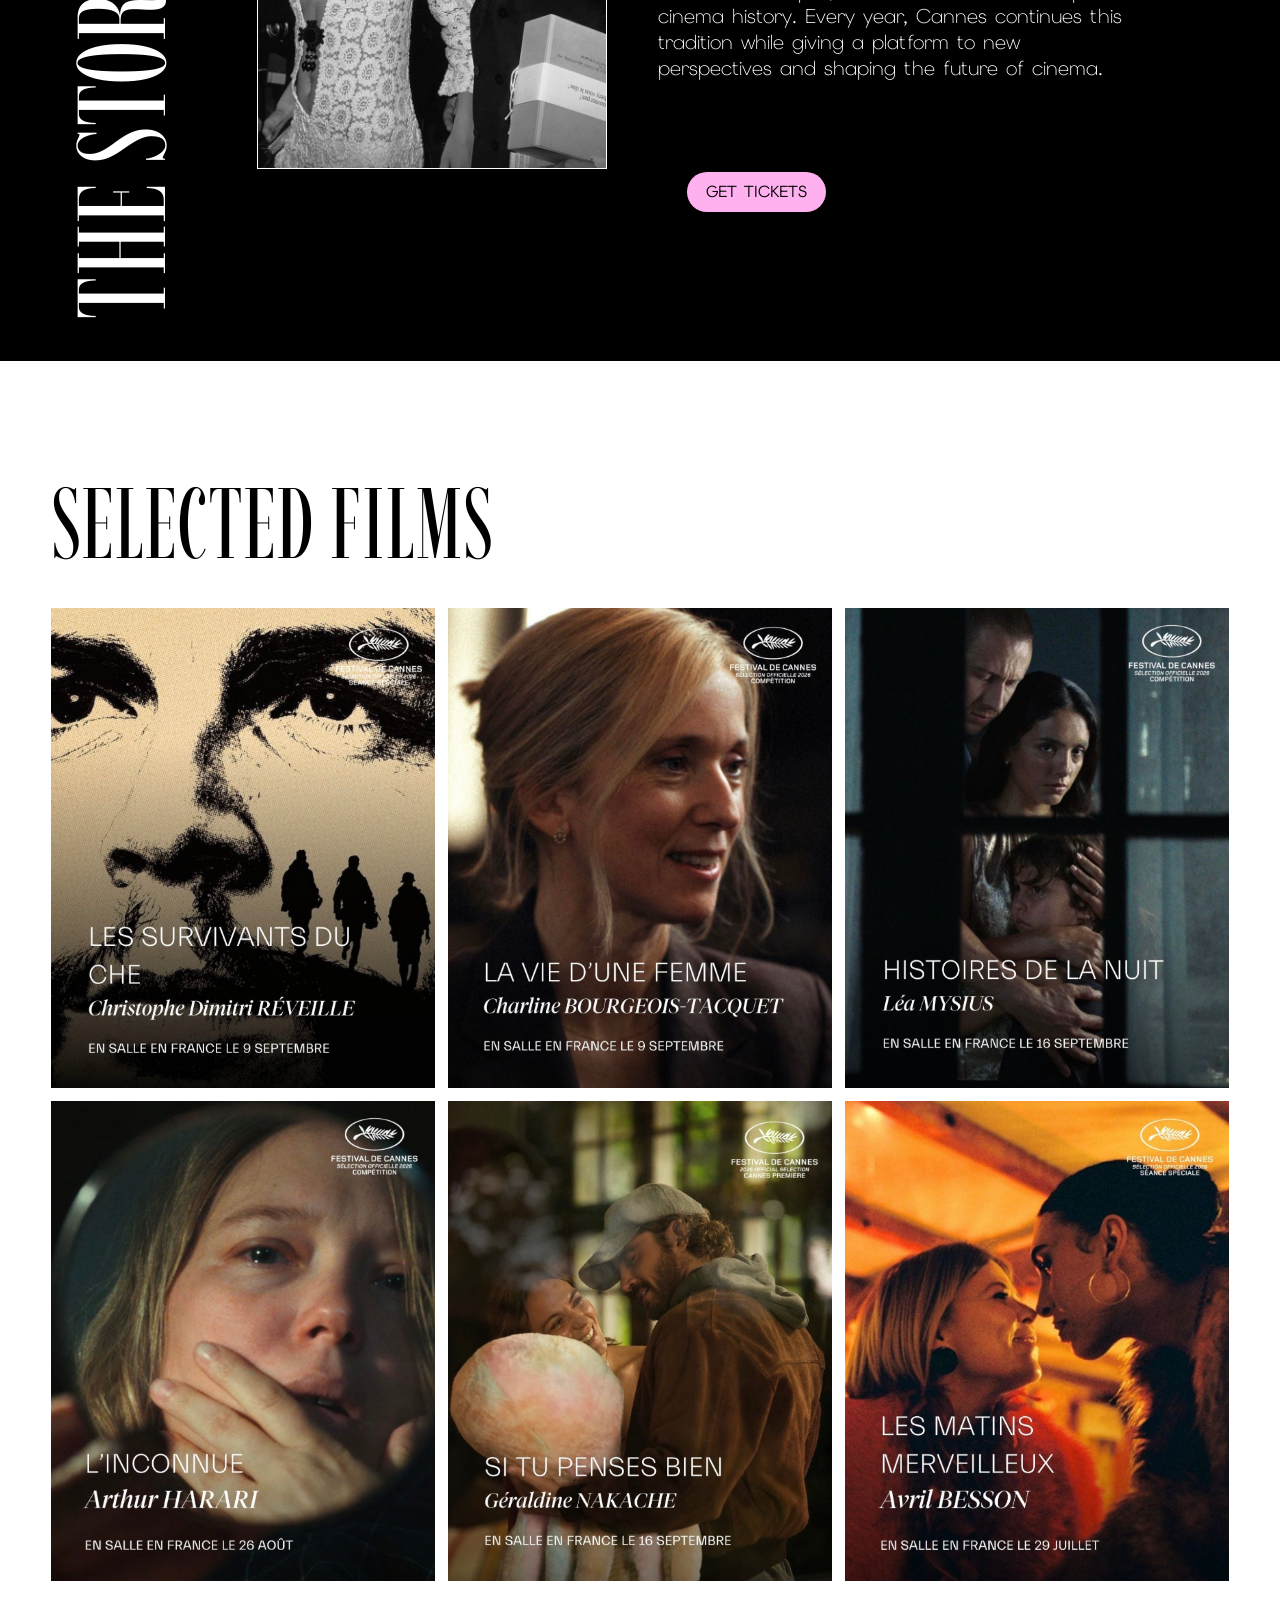
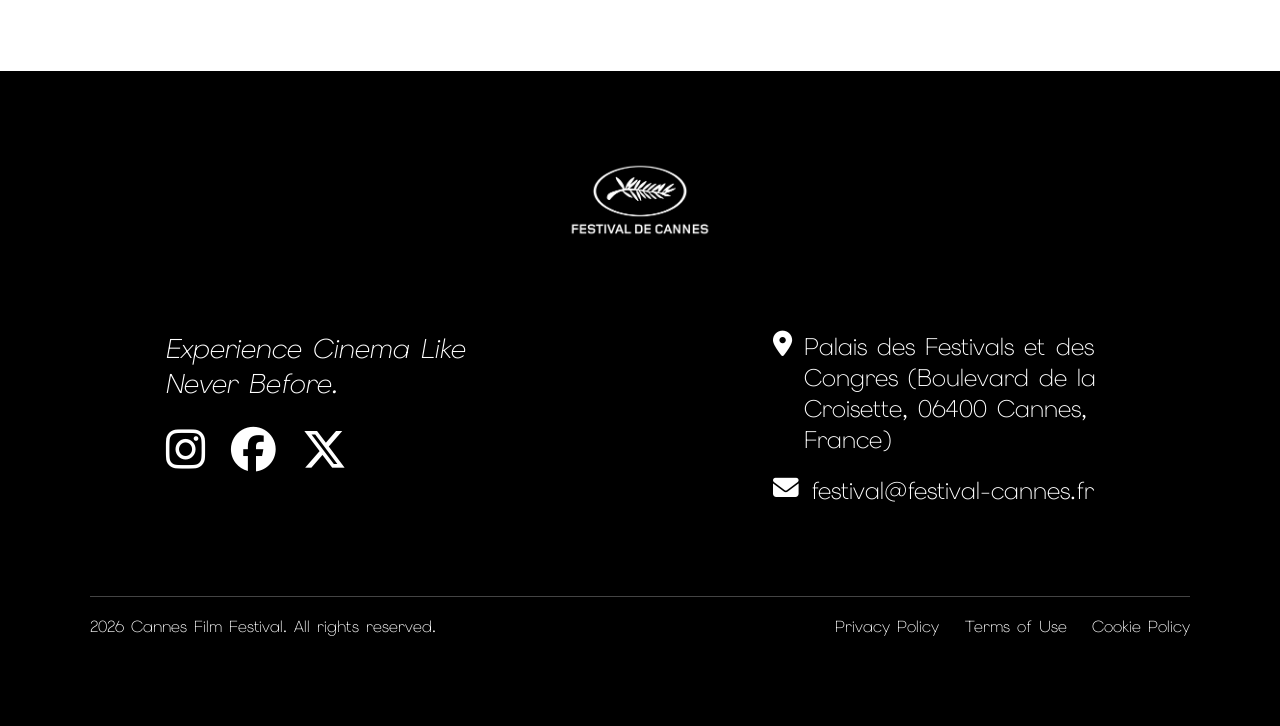
==== commit 50684c66: "links footer RRSS" ====
--- a/index.html
+++ b/index.html
@@ -152,13 +152,19 @@
             <div>
                 <ul>
                     <li>
-                        <a href="#"><i class="fa-brands fa-instagram"></i></a>
-                    </li>
-                    <li>
-                        <a href="#"><i class="fa-brands fa-facebook"></i></a>
-                    </li>
-                    <li>
-                        <a href="#"><i class="fa-brands fa-x-twitter"></i></a>
+                        <a href="https://www.instagram.com/festivaldecannes/?hl=es">
+                            <i class="fa-brands fa-instagram"></i>
+                        </a>
+                    </li>
+                    <li>
+                        <a href="https://www.facebook.com/festivaldecannes/?locale=es_ES">
+                            <i class="fa-brands fa-facebook"></i>
+                        </a>
+                    </li>
+                    <li>
+                        <a href="https://x.com/Festival_Cannes">
+                            <i class="fa-brands fa-x-twitter"></i>
+                        </a>
                     </li>
                 </ul>
             </div>
--- a/CSS/style.css
+++ b/CSS/style.css
@@ -93,6 +93,13 @@
     list-style: none;
 }
 
+.nav-desktop a{
+    transition: color 0.3s ease;
+}
+
+.nav-desktop a:hover{
+    color: #ff9ee2;
+}
 
 /*Menú Tablet & Móvil*/
 .nav-mobile {
@@ -156,6 +163,90 @@
     display: block;
 }
 
+/* CARRUSEL*/
+
+.carrusel{
+    position: relative;
+    width: 100%;
+    aspect-ratio: 16 / 9;
+    overflow: hidden;
+    margin-top: 0.5vw;
+}
+
+.carrusel img{
+    height: 100%;
+    width: 100%;
+    top: 0;
+    left: 0;
+    object-fit: cover;
+    position: absolute;
+    opacity: 0;
+    animation: carrusel 30s infinite;
+}
+
+.carrusel img:nth-child(2){
+    animation-delay: 6s;
+}
+
+.carrusel img:nth-child(3){
+    animation-delay: 12s;
+}
+
+.carrusel img:nth-child(4){
+    animation-delay: 18s;
+}
+
+.carrusel img:nth-child(5){
+    animation-delay: 24s;
+}
+
+@keyframes carrusel{
+    0%   { opacity: 0;}
+    5%   { opacity: 1;}
+    20%  { opacity: 1;}
+    25%  { opacity: 0;}
+    100% { opacity: 0;}
+}
+
+.carrusel::after{
+    width: 8px;
+    height: 8px;
+    margin-left: -6px;
+    border-radius: 50%;
+    left: 50%;
+    bottom: 20px;
+    content: "";
+    position: absolute;
+    background-color: rgba(255, 255, 255, 0.5);
+    box-shadow:-48px 0 rgba(255, 255, 255, 0.5),
+               -24px 0 rgba(255, 255, 255, 0.5),
+                24px 0 rgba(255, 255, 255, 0.5),
+                48px 0 rgba(255, 255, 255, 0.5);
+    z-index: 1;
+}
+
+.carrusel::before {
+    width: 8px;
+    height: 8px;
+    margin-left: -6px;
+    border-radius: 50%;
+    left: 50%;
+    bottom: 20px;
+    content: "";
+    position: absolute;
+    background-color: white;
+    z-index: 2;
+    animation: punto 30s step-end infinite;
+}
+
+@keyframes punto {
+    0%   { transform: translateX(-48px);}
+    20%  { transform: translateX(-24px);}
+    40%  { transform: translateX(0);}
+    60%  { transform: translateX(24px);}
+    80%  { transform: translateX(48px);}
+}
+                
 
 /* 1) FESTIVAL */
 /* The Story of Cannes */
@@ -404,6 +495,65 @@
     color: #ff9ee2;
 }
 
+/* Jurado nombre & foto  */
+
+.name-1{
+    color: #ff9ee2;
+}
+
+.jury-names:hover .name{
+    color: black;
+}
+
+.jury-names .name:hover{
+    color: #ff9ee2;
+}
+
+.jury-photo{
+    animation: aparecer-foto 0.5s ease;
+}
+
+@keyframes aparecer-foto{
+    from{ opacity: 0;}
+    to { opacity: 1;}
+}
+
+.jury-content:has(.name:hover) .jury-photo{
+    display: none;
+}
+
+.jury-content:has(.name-1:hover) .photo-1{
+    display: block;
+}
+
+.jury-content:has(.name-2:hover) .photo-2{
+    display: block;
+}
+
+.jury-content:has(.name-3:hover) .photo-3{
+    display: block;
+}
+
+.jury-content:has(.name-4:hover) .photo-4{
+    display: block;
+}
+
+.jury-content:has(.name-5:hover) .photo-5{
+    display: block;
+}
+
+.jury-content:has(.name-6:hover) .photo-6{
+    display: block;
+}
+
+.jury-content:has(.name-7:hover) .photo-7{
+    display: block;
+}
+
+.jury-content:has(.name-8:hover) .photo-8{
+    display: block;
+}
+
 /* AWARDS */
 
 .award {
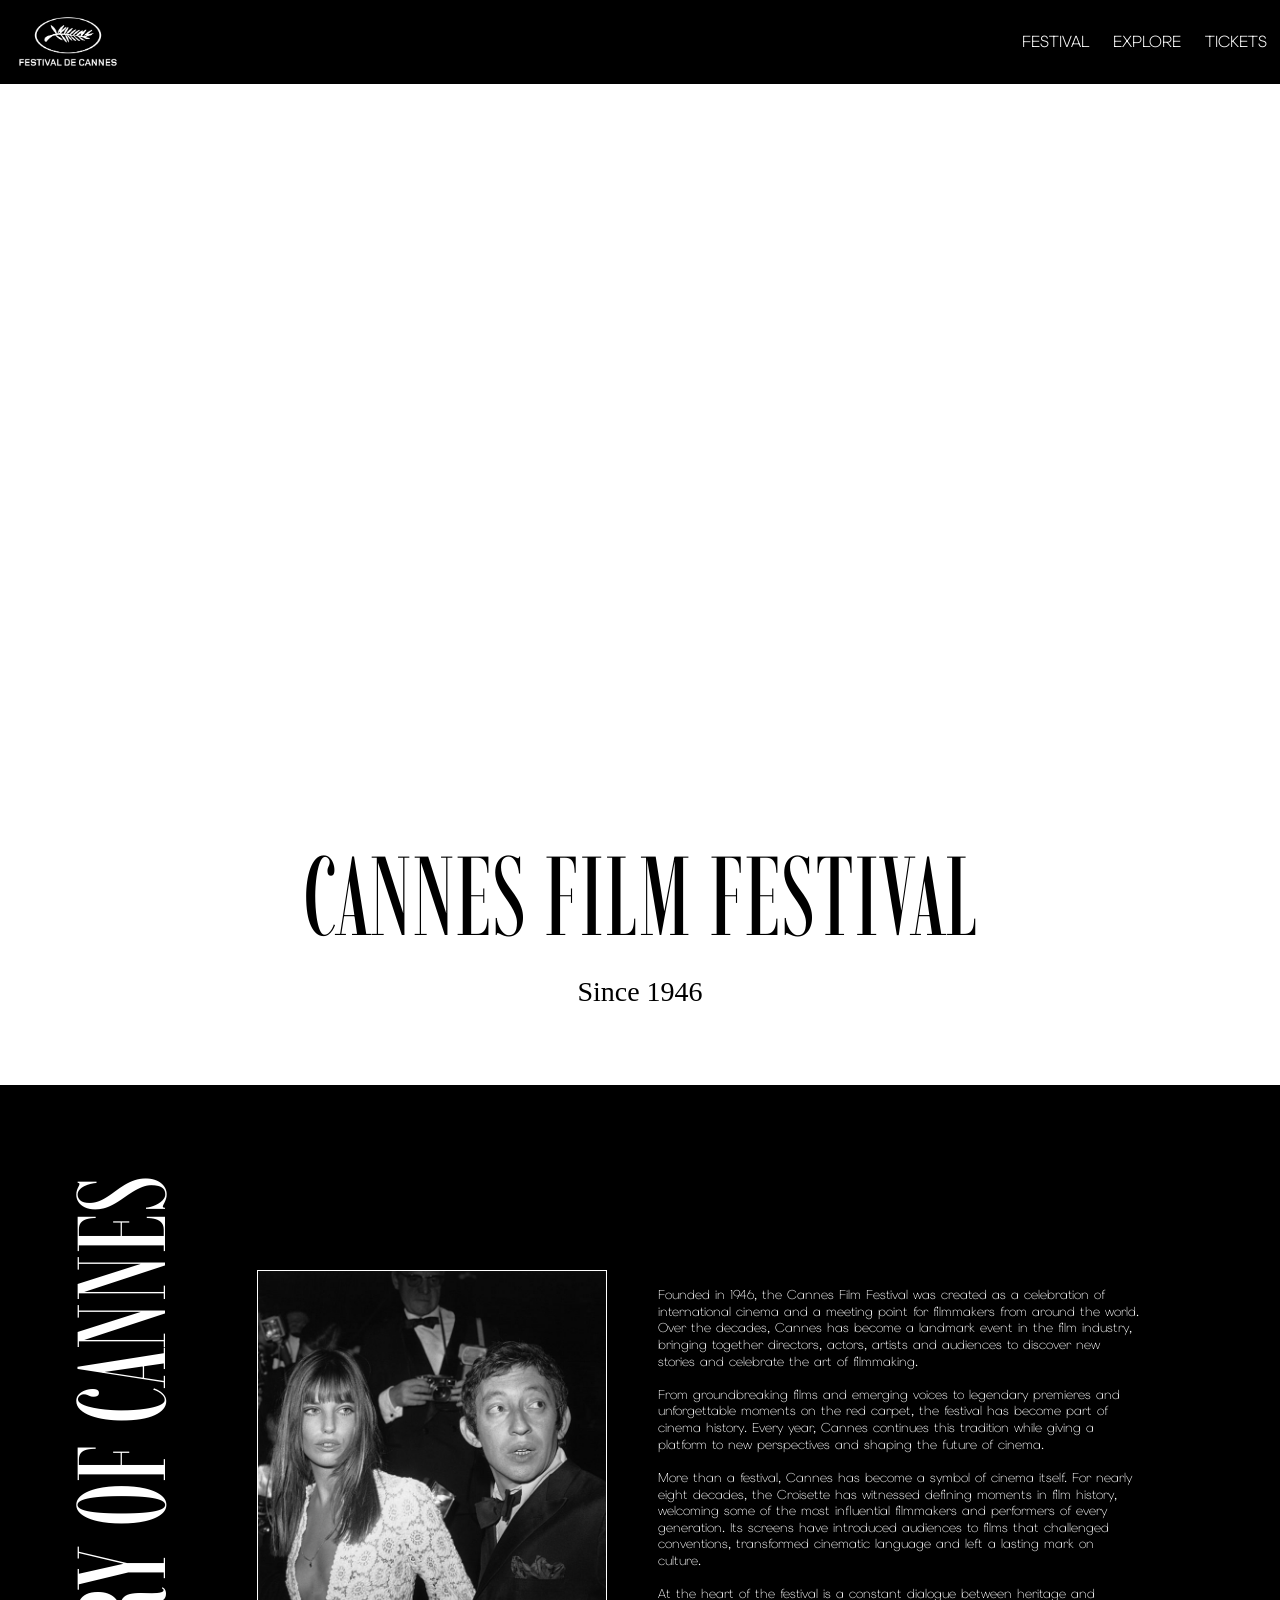
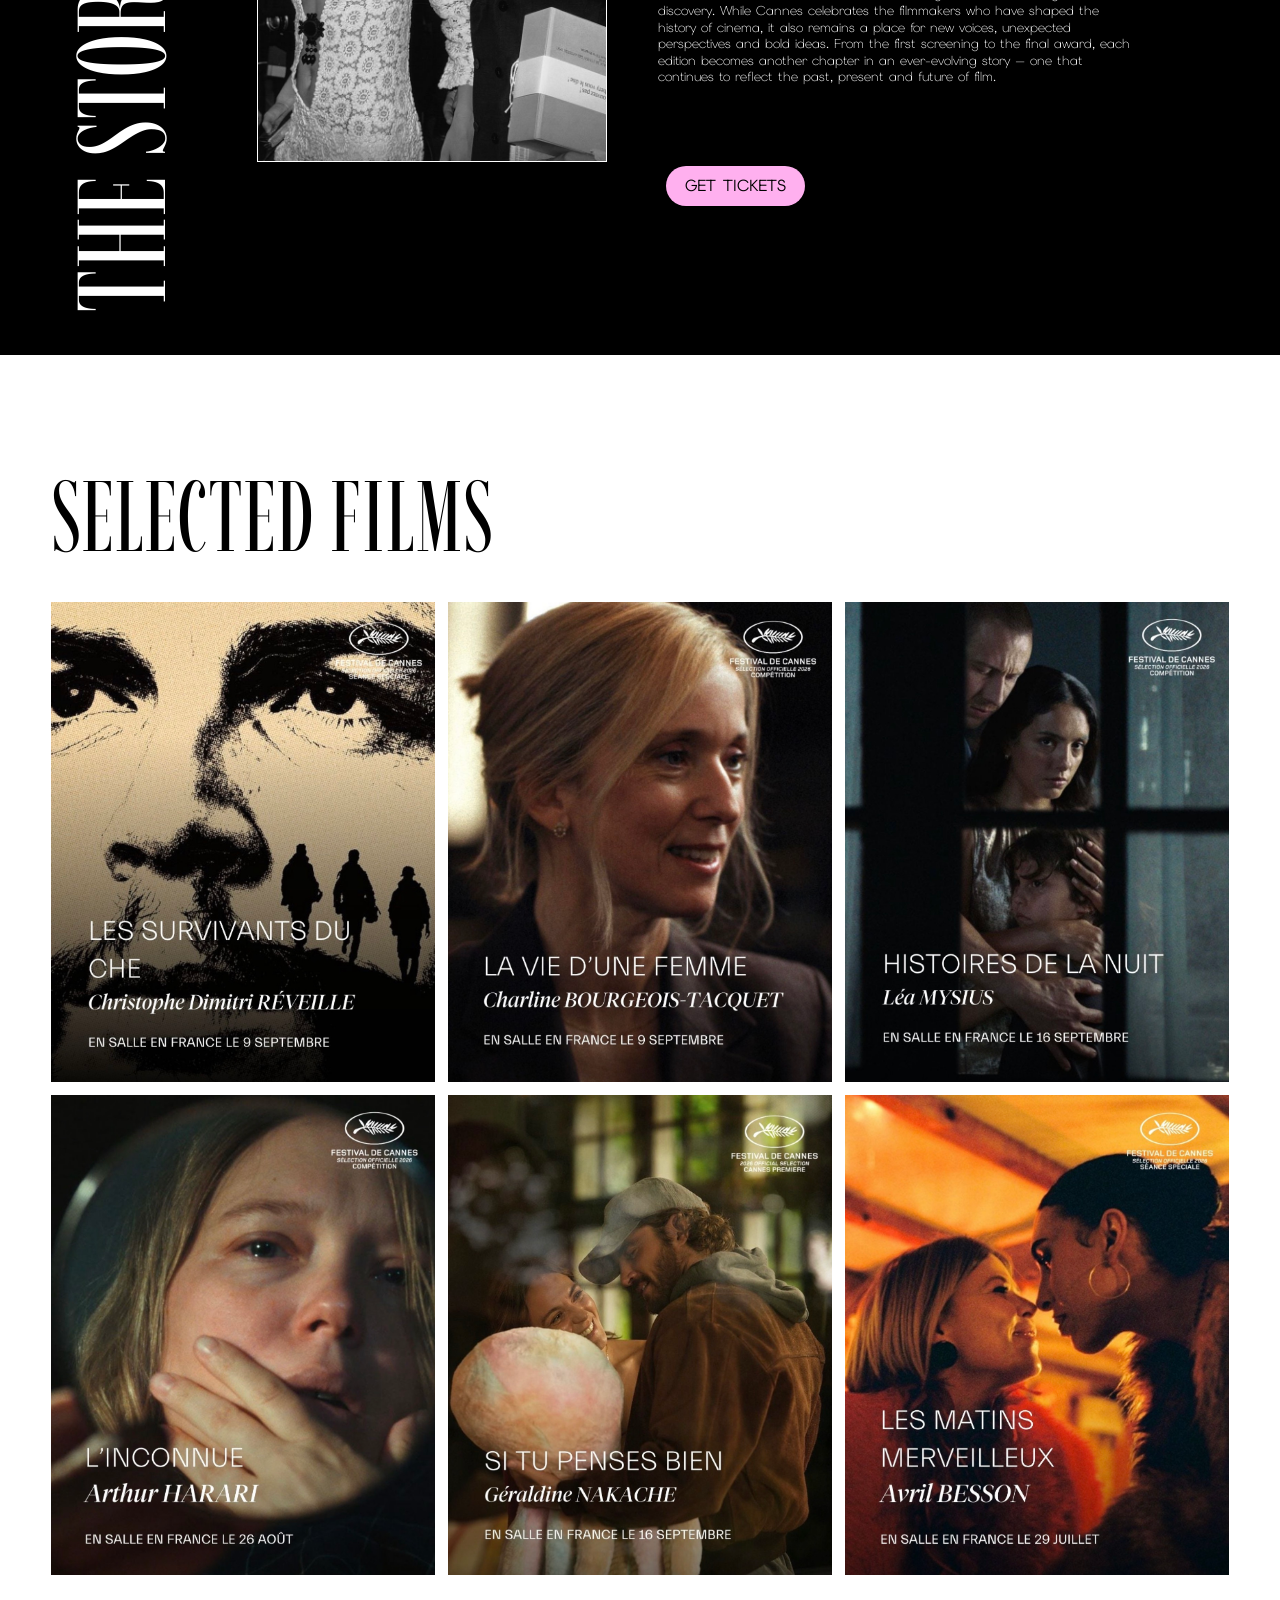
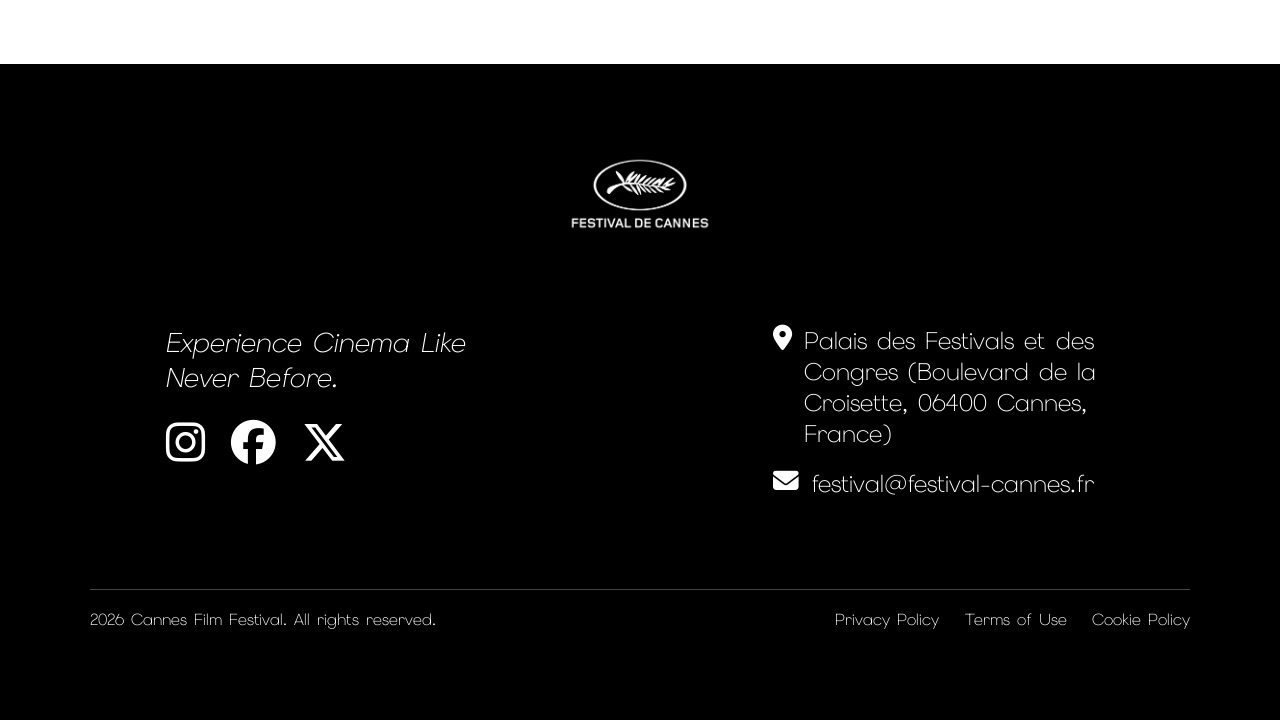
==== commit 045d7161: "Ajustes Index" ====
--- a/index.html
+++ b/index.html
@@ -94,6 +94,10 @@
                             Founded in 1946, the Cannes Film Festival was created as a celebration of international cinema and a meeting point for filmmakers from around the world. Over the decades, Cannes has become a landmark event in the film industry, bringing together directors, actors, artists and audiences to discover new stories and celebrate the art of filmmaking.
 
                             From groundbreaking films and emerging voices to legendary premieres and unforgettable moments on the red carpet, the festival has become part of cinema history. Every year, Cannes continues this tradition while giving a platform to new perspectives and shaping the future of cinema.
+
+                            More than a festival, Cannes has become a symbol of cinema itself. For nearly eight decades, the Croisette has witnessed defining moments in film history, welcoming some of the most influential filmmakers and performers of every generation. Its screens have introduced audiences to films that challenged conventions, transformed cinematic language and left a lasting mark on culture.
+                            
+                            At the heart of the festival is a constant dialogue between heritage and discovery. While Cannes celebrates the filmmakers who have shaped the history of cinema, it also remains a place for new voices, unexpected perspectives and bold ideas. From the first screening to the final award, each edition becomes another chapter in an ever-evolving story — one that continues to reflect the past, present and future of film.
                         </p>
                     </div>
 
--- a/CSS/style.css
+++ b/CSS/style.css
@@ -163,14 +163,16 @@
     display: block;
 }
 
-/* CARRUSEL*/
+
+/* 1) FESTIVAL */
+/* CarruselL*/
 
 .carrusel{
     position: relative;
     width: 100%;
     aspect-ratio: 16 / 9;
     overflow: hidden;
-    margin-top: 0.5vw;
+    margin-top: 0vw;
 }
 
 .carrusel img{
@@ -248,10 +250,8 @@
 }
                 
 
-/* 1) FESTIVAL */
-/* The Story of Cannes */
-
-
+
+/* Hero */
 .hero-home {
     position: relative;
     width: 100%;
@@ -342,19 +342,19 @@
 .room-text {
     width: 44%;
     margin-left: 4.7%;               
-    margin-top: 1.4vw;              
+    margin-top: 0vw;              
 }
 
 .room-text p {
-    font-size: 1.55vw;
+    font-size: 1vw;
     line-height: 1.3;
     white-space: pre-line;          
-    margin-top: -1.3em;  
+    margin-top: 0;  
 }           
 
 .boton {
     width: 100%;
-    padding-left: 53.7%;            
+    padding-left: 52%;            
     margin-top: -14.8vw;           
 }
 
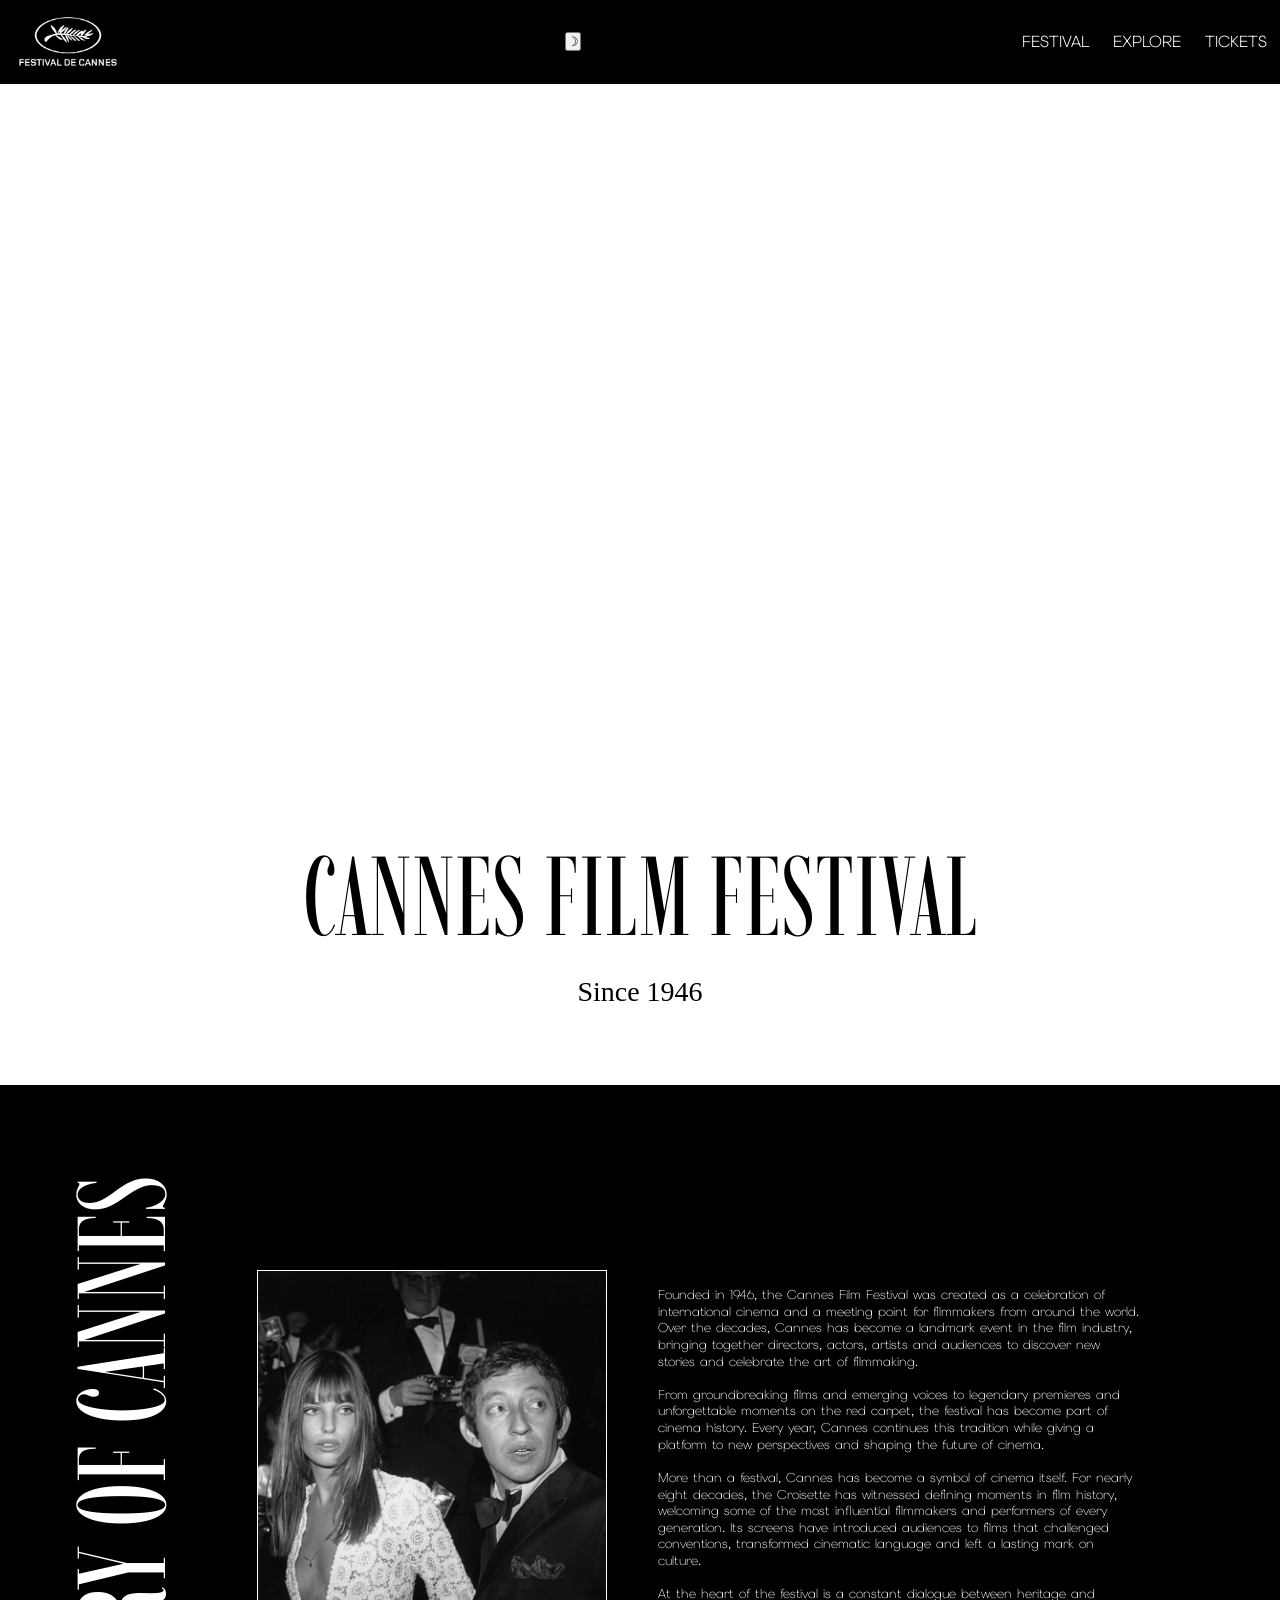
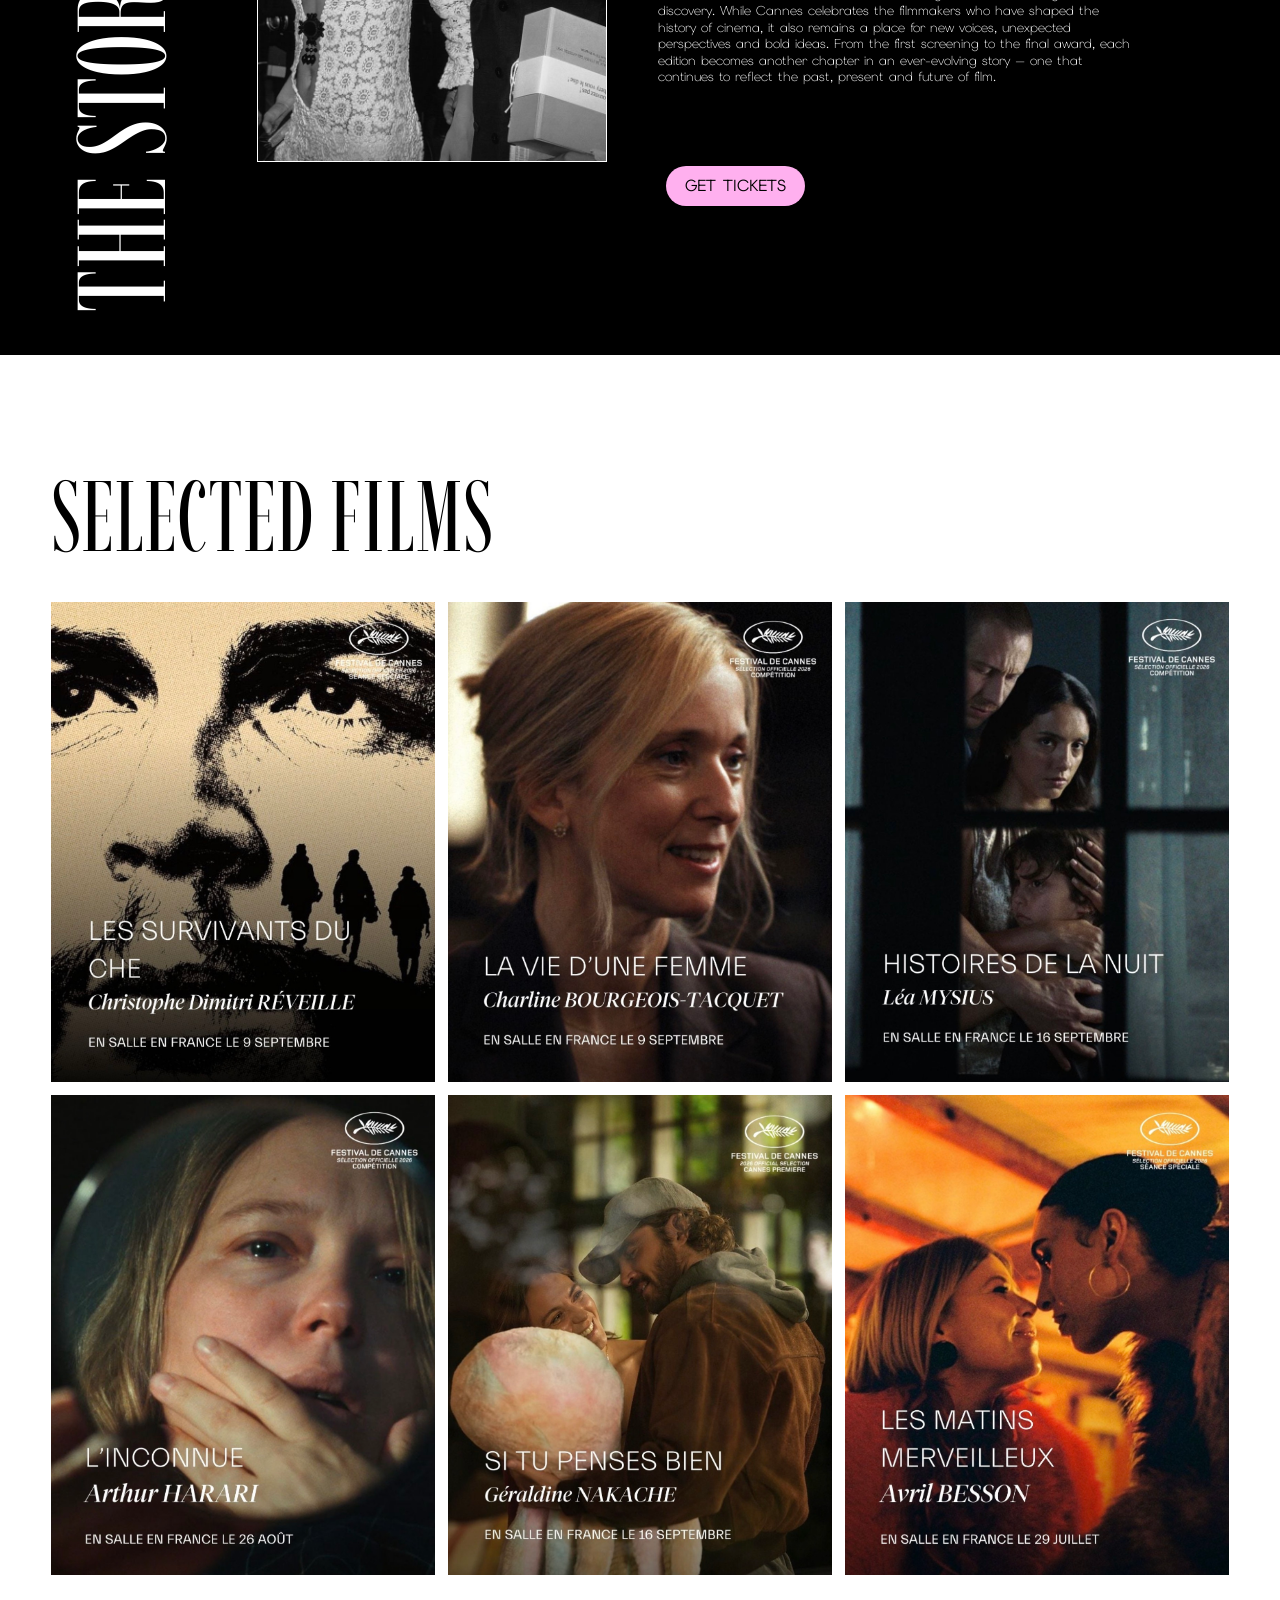
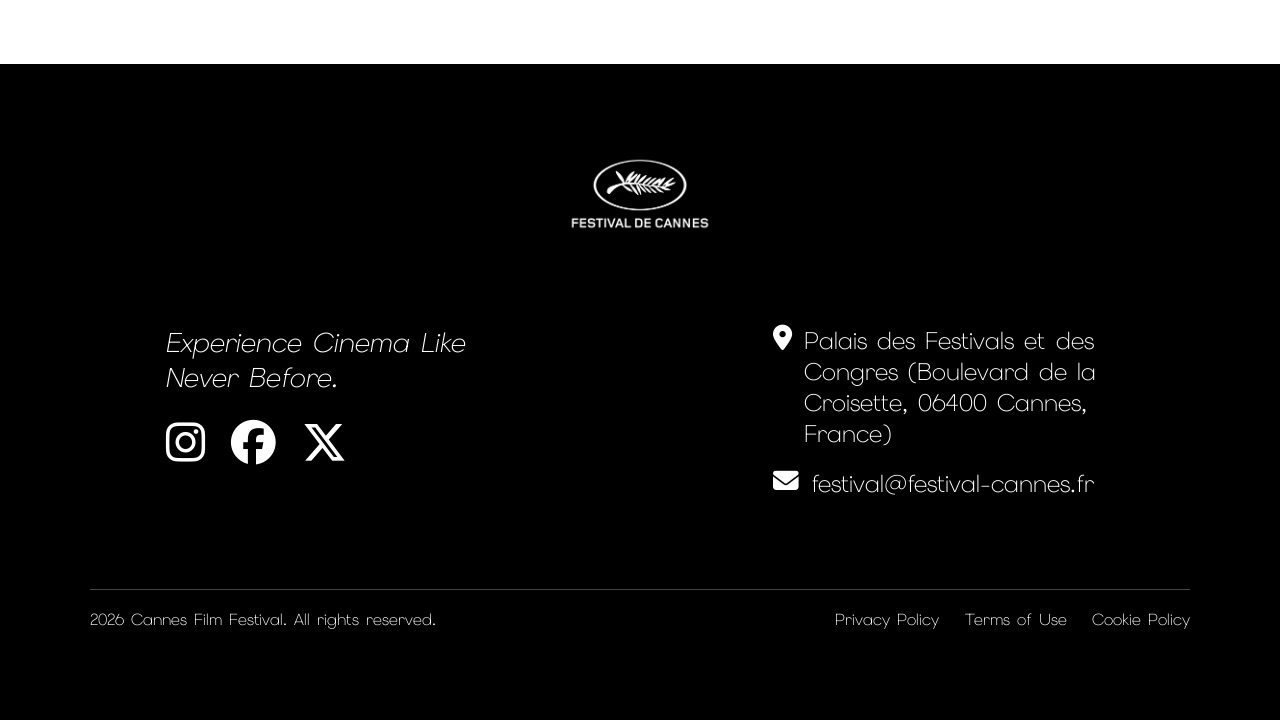
==== commit 6ac3403e: "." ====
--- a/index.html
+++ b/index.html
@@ -33,6 +33,13 @@
             <img src="Gallery/logotipo.png" alt="">
         </a>
 
+        <div class="header-actions">
+            <button class="theme-btn" id="themeBtn">
+                ☽
+            </button>
+
+        </div>
+
         <nav class="nav-desktop">
             <ul>
                 <li><a href="index.html">FESTIVAL</a></li>
@@ -41,12 +48,10 @@
             </ul>
         </nav>
 
-        <input type="checkbox" id="sideMenu" class="side-menu">
-
-        <label class="hamb" for="sideMenu">
-            <i class="fa-solid fa-bars"></i>
-            <i class="fa-solid fa-xmark"></i>
-        </label>
+        <div class="hamb" id="botonMenu">
+            <i class="fa-solid fa-bars" id="iconoAbrir"></i>
+            <i class="fa-solid fa-xmark" id="iconoCerrar"></i>
+        </div>
 
         <nav class="nav-mobile">
             <ul>
@@ -103,10 +108,12 @@
 
                 </div>
 
-
-    <div class="boton">
-        <a href = "tickets.html">Get tickets</a>
+                <div class="boton">
+                    <a href = "tickets.html">Get tickets</a>
+                </div>
     </div>
+
+   
 
 
     <!-- Galeria peliculas seleccionadas -->
--- a/CSS/style.css
+++ b/CSS/style.css
@@ -99,6 +99,18 @@
 
 .nav-desktop a:hover{
     color: #ff9ee2;
+}
+
+/* Modo Oscuro/Claro */
+
+body.dark-mode {
+    --cream: #111111;
+    --black: #F3F0E8
+}
+
+body.dark-mode .mood-buttons button {
+    color: #F3F0E8;
+    border-color: #F3F0E8;
 }
 
 /*Menú Tablet & Móvil*/
@@ -137,10 +149,7 @@
     font-size: 30px;
     color: white;
     z-index: 10000;
-}
-
-.side-menu {
-    display: none;
+    position: relative;
 }
 
 .hamb .fa-xmark {
@@ -149,20 +158,17 @@
     padding: 20px;
 }
 
-
-
-.side-menu:checked ~ .nav-mobile {
+.nav-mobile.abierto{
     max-height: 100%;
 }
 
-.side-menu:checked ~ .hamb .fa-bars {
+.hamb.abierto .fa-bars{
     display: none;
 }
 
-.side-menu:checked ~ .hamb .fa-xmark {
+.hamb.abierto .fa-xmark{
     display: block;
 }
-
 
 /* 1) FESTIVAL */
 /* CarruselL*/
@@ -427,12 +433,18 @@
     background-color: white;
     color: black;
 
-    padding: 5vw 9vw 8vw 9vw;
+    padding: 5vw 9vw 14vw 9vw;
+}
+
+.jury > h1 {
+    font-size: 6rem;
+    font-weight: 400;
+    margin-bottom: 4vw;
 }
 
 .jury-title {
     font-family: "Alien Block", sans-serif;
-    font-size: 2.5rem;
+    font-size: 10rem;
     font-weight: 400;
     margin-bottom: 4vw;
 }
@@ -441,17 +453,17 @@
     display: flex;
     align-items: center;
     justify-content: space-between;
-    gap: 8vw;
+    gap: 6vw;
 }
 
 .jury-images {
-    width: 45%;
+    width: 38%;
     position: relative;
 }
 
 .jury-photo {
     width: 100%;
-    height: 400px;
+    height: 1/1;
 
     object-fit: cover;
 
@@ -469,22 +481,22 @@
     text-align: center;
     margin-top: 15px;
     font-family: "Elms Sans", sans-serif;
-    font-size: 0.8rem;
+    font-size: 0.5rem;
     font-weight: 600;
 }
 
 
 
 .jury-names {
-    width: 45%;
+    width: 38%;
     display: flex;
     flex-direction: column;
 }
 
 .name {
     font-family: "Homemade Apple", cursive;
-    font-size: 2rem;
-    padding: 20px 25px;
+    font-size: 1.5rem;
+    padding: 12px 18px;
     border-bottom: 1px solid black;
     cursor: pointer;
     transition: color 0.3s ease;
@@ -495,6 +507,9 @@
     color: #ff9ee2;
 }
 
+
+
+
 /* Jurado nombre & foto  */
 
 .name-1{
@@ -554,13 +569,33 @@
     display: block;
 }
 
-/* AWARDS */
+
+
+
+/* Awards */
+
+.jury + h1,
+.awards-title {
+    font-size: 6rem;
+    font-weight: 400px;
+    margin: 0 0 2vw 8.75vw;
+    text-align: left;
+    line-height: 1;
+}
+
+.awards-title {
+    font-weight: 400;
+    font-size: 7vw;
+    margin-top: 7vw;
+    margin-bottom: 10vw;
+    margin-left: 8.75vw;
+}
 
 .award {
     flex-wrap: nowrap;
     align-items: flex-end;
     justify-content: center;
-    margin-bottom: 5vw;
+    margin-bottom: 12vw;
 }
 
 .award .room-content {
@@ -568,11 +603,11 @@
 }
 
 .award .room-top{
-    width: 15.5vw;
+    width: 7vw;
     padding: 0;
     background-color: black;
     color: white;
-    border-radius: 4vw 0 0 4vw;
+    border-radius: 2.5vw 0 0 3vw;
     align-self: stretch;
 }
 
@@ -588,10 +623,11 @@
 .award .room-design {
     width: 37vw;
     margin-left: 0;
-    padding: 8wv 5.5vw 8vw 0;
+    padding: 8vw 5vw 8vw 0;   
     background-color: black;
     border-radius: 0 4vw 4vw 0;
 }
+
 .award .room-design img {
     aspect-ratio: 5 /6 ;
     border-radius: 2vw;
@@ -607,8 +643,8 @@
 }
 
 .award .room-text h2 {
-    font-size: 2.5vw;
-    margin-bottom: 1.5vw;
+    font-size: 2vw;
+    margin-bottom: 1.2vw;
 }
 
 .award .room-text p {
@@ -939,108 +975,954 @@
     font-size: 1rem;
 }
 
+
+
+
+
+
+
+
 /* MEDIA QUERIES  */
 
 /*  TABLET — 720px */
 
 @media (max-width: 720px) {
 
-
-    /* Menú & Hero */
-
-    .menu {
-        padding: 20px 5vw;
-    }
-
-    .hero-home {
-        width: 100%;
-    }
-
-    .img-hero {
-        width: 100%;
-        height: 60vh;
+    /* Hero */
+    .titulo-hero {
+        font-size: 5rem;
+    }
+
+    .nav-desktop {
+    margin-right: 3vw;
+    }
+
+    /* Selected films  */
+    .gallery {
+        display: grid;
+        width: 100%;
+        padding: 5vw;
+        gap: 2vw;
+        grid-template-columns: repeat(2, 1fr);
+    }
+
+    .gallery .column {
+        display: contents;
+    }
+
+    .gallery img {
+        width: 100%;
+        height: auto;
+        display: block;
+    }
+
+
+    /* The Story of Cannes */
+
+    .room-block {
+        padding: 0 0 15vw 0;
+        position: relative;
+        background-color: black;
+    }
+
+    .room-top:first-child {
+        width: 22%;
+        padding: 7vw 0;
+        background-color: black;
+    }
+
+    .room-top:first-child > *{
+        width: auto;
+        margin: 0;
+        font-size: 12vw;
+    }
+
+    .room-content {
+        width: 78%;
+        padding: 7vw 6vw 0 3vw;
+        display: flex;
+        flex-direction: column;
+        background-color: black;
+        gap: 30px;
+    }
+
+    .room-design {
+        width: 75%;
+        margin: 0;
+    }
+
+    .room-design img {
+        width: 100%;
+        height: auto;
+        display: block;
+    }
+
+    .room-text {
+        width: 100%;
+        margin: 6vw 0 0 0;
+    }
+
+    .room-text p {
+        margin: 0;
+        font-size: 0.75rem;
+        white-space: pre-line;
+        line-height: 1.5;
+    }
+
+    .boton{
+        padding-left: 25%;
+        margin-top: 7vw;
+    }
+
+    .boton > * {
+        padding: 0.7vw 1.5vw;
+        font-size: 0.7rem;
+        line-height: 1.2;
+        border-radius: 3vw;
+    }
+
+    /*Selected Films*/
+    .gallery {
+        display: grid;
+        grid-template-columns: repeat(2, 1fr);
+        gap: 2vw;
+        padding: 5vw;
+        width: 100%;
+    }
+
+    .gallery .column {
+        display: contents;
+    }
+
+    .gallery img {
+        width: 100%;
+        height: auto;
+        display: block;
+    }
+
+
+    /* Jurado */
+
+    .jury {
+        padding: 10vw 7vw 15vw;
+    }
+
+    .jury > h1 {
+        font-size: 3.2rem;
+        margin-bottom: 6vw;
+        line-height: 1;
+    }
+
+    .jury-content {
+        justify-content: flex-start;
+        flex-direction: row;
+        align-items: flex-start;
+        gap: 5vw;
+    }
+
+    .jury-images {
+        width: 48%;
+    }
+
+    .jury-photo{
+        width: 100%;
+        height: auto;
+        aspect-ratio: 1 / 1;
         object-fit: cover;
-    }
-
-    .titulo-hero {
-        font-size: 3.5rem;
+
+    }
+    
+    .jury-names {
+        width: 42%;
+    }
+
+    .name{
+        font-size: clamp(0.85rem, 2.4vw, 1.15rem);
+        padding: 11px 4px;
+        white-space: nowrap;
+    }
+
+    .jury + h1,
+    .awards-title {
+        font-size: 3.2rem;
+        line-height: 1;
+        margin: 0 0 3vw 4vw;
+    }
+ 
+    /* .awards {
+        padding: 8vw 5vw;
+    }
+ 
+    .awards h1 {
+        font-size: 4rem;
+        margin-bottom: 6vw;
+    } */
+ 
+    .room-block.award {
+        width: 92%;
+        margin: 0 auto 10vw auto;
+        padding: 0;
+        display: flex;
+        flex-direction: row;
+        align-items: flex-end;
+        justify-content: center;
+        gap: 0;
+        background-color: transparent;
+    }
+ 
+    .room-block.award .room-top {
+        width: 8vw;
+        padding: 0;
+        border-radius: 4vw 0 0 4vw;
+    }
+ 
+    .room-block.award .room-top h1 {
+        font-size: 5.5vw;
+        margin: 0;
+        width: auto;
+    }
+ 
+    .room-block.award .room-design {
+        width: 34vw;
+        margin: 0;
+        padding: 5vw 4vw 5vw 0;
+        border-radius: 0 4vw 4vw 0;
+        align-self: stretch;
+        display: flex;
+        align-items: center;
+    }
+ 
+    .room-block.award .room-design img {
+        width: 100%;
+        border-radius: 2.5vw;
+    }
+ 
+    .room-block.award .room-text {
+        width: 46vw;
+        margin: 0 0 0 2vw;
+        padding: 3vw;
+        border-radius: 4vw;
+    }
+ 
+    .room-block.award .room-text h2 {
+        font-size: 3vw;
+        margin-bottom: 1.5vw;
+    }
+ 
+    .room-block.award .room-text p {
+        font-size: clamp(0.68rem, 1.9vw, 0.9rem);
+        line-height: 1.4;
+    }
+ 
+    .room-block.award.reverse {
+        flex-direction: row;
+    }
+ 
+    .room-block.award.reverse .room-top {
+        border-radius: 0 4vw 4vw 0;
+    }
+ 
+    .room-block.award.reverse .room-design {
+        padding: 5vw 0 5vw 4vw;
+        border-radius: 4vw 0 0 4vw;
+    }
+ 
+    .room-block.award.reverse .room-text {
+        margin: 0 2vw 0 0;
+    }
+ 
+    /* .award-image {
+        width: 52%;
+    }
+ 
+    .award-image img {
+        width: 100%;
+        height: auto;
+        display: block;
+    }
+ 
+    .award-text {
+        width: 42%;
+        padding: 4vw;
+        box-sizing: border-box;
+    }
+ 
+    .award-text h2 {
+        font-size: 1.5rem;
+        margin-bottom: 2vw;
+    }
+ 
+    .award-text p {
+        font-size: 0.85rem;
+        line-height: 1.4;
+    }
+  */
+
+    /* Tickets */
+    
+    .tabla {
+        width: 85%;
+    }
+    
+    .tabla h1{
+        font-size: 3.2rem;
+        line-height: 1;
+        margin-top: 40px;
+
+    }
+
+    .saldo{
+        width: 85%;
+        padding: 40px 50px;
+    }
+
+    /* Footer */
+
+    footer {
+        padding: 5vw 7vw;
+        gap: 4vw;
+    }
+
+    .footer-logo {
+        display: flex;
+        justify-content: center;
+    }
+
+    .footer-logo img {
+        width: 80px;
+    }
+
+    footer > :nth-child(3) {
+        padding: 0 4vw;
+        display: flex;
+        flex-direction: row;
+        justify-content: space-between;
+        align-items: flex-start;
+    }
+
+    footer > :nth-child(3) > div:first-child ul{
+        gap:1.5vw
+    }
+
+    footer > :nth-child(3) > div:first-child i{
+        font-size: 1.5rem;
+    }
+
+    footer > :nth-child(3) > div:first-child::before{
+        font-size: 0.8rem;
+        line-height: 1.35;
+        max-width: 10rem;
+        margin-bottom: 1.5vw;
+    }
+
+    footer > :nth-child(3) > div:last-child {
+        max-width: 40%;
+    }
+
+    .footerlinks{
+        gap: 1vw;
+    }
+
+    .footerlinks p{
+        font-size: 0.7rem;
+    }
+
+    .footerlinks i{
+        font-size: 1rem;
+    }
+
+    footer > :last-child {
+        padding-top: 1rem;
+    }
+
+    footer > :last-child .pfooter {
+        font-size: 0.55rem;
+    }
+
+    footer > :last-child > ul {
+        gap: 1.5vw;
+    }
+
+    footer > :last-child > ul li a {
+        font-size: 0.55rem;
+    }
+
+}
+
+
+
+
+
+/*MEDIA QUERIES*/
+/*Mobile*/
+@media screen and (max-width: 480px) {
+
+    /* MENU HAMBURGUESA */
+    .nav-desktop{
+        display: none;
+    }
+
+    .menu{
+        padding: 8px 5vw;
+    }
+
+    .logo{
+        padding-left: 0;
+    }
+
+    .logo img{
+        width: 58px;
+    }
+
+    .hamb{
+        display: block;
+        font-size: 26px;
+    }
+
+    .hamb .fa-xmark{
+        padding: 28px 10px 10px;
+    }
+
+    .nav-mobile{
+        display: flex;
+        flex-direction: column;
+        align-items: center;
+    }
+
+    .nav-mobile::before{
+        content: "";
+        width: 110px;
+        height: 60px;
+        display: block;
+        margin-top: 33vwx;
+
+    }
+
+    .menu .nav-mobile ul {
+        align-items: center;
+        flex-direction: column;
+        margin-top: 33vw;
+        gap: 32px;
+    }
+
+    .nav-mobile a {
+        font-family: "Elms Sans", sans-serif;
+        font-size: 1.5rem;
+        font-weight: 300;
+        color: white;
+    }
+
+    .nav-mobile a.active{
+        font-weight: 400;
+    }
+
+
+
+    /* 1) FESTIVAL */
+    /* Hero */
+
+    .carrusel{
+        aspect-ratio: 3 / 5;
+    }
+
+    .titulo-hero{
+        font-size: 2.5rem;
+        margin-top: 6vw;
+        padding: 0;
+        line-height: 1;
+    }
+
+    .texto{
+        font-size: 1.2rem;
+        margin-top: 2vw;
+        margin-bottom: 12vw;
         padding-left: 5vw;
-        padding-right: 5vw;
-    }
-
-    .texto {
-        font-size: 1.6rem;
-        padding-left: 5vw;
-        padding-right: 5vw;
-    }
-
-
-    /* Historia de Cannes */
-
-    .room-block {
-        padding-left: 5vw;
-        padding-right: 5vw;
-    }
-
-    .room-top h1 {
-        font-size: 2.3rem;
-    }
-
-    .room-content {
-        gap: 30px;
-    }
-
-    .room-design {
-        width: 50%;
-    }
-
-    .room-design img {
+        padding-right: 0;
+    }
+
+    /* The story of cannes */
+
+    .room-block{
+        padding-bottom: 8vw;
+
+    }
+
+    .room-content{
+        padding: 26vw 6vw 0 3vw;
+    }
+
+    .room-design{
+        width: 100%;
+    }
+
+    .room-text{
+        margin: 9vw 0 0 0;
+    }
+
+    .room-text p{
+        font-size: 0.75rem;
+        line-height: 1.35;
+    }
+
+    .boton{
+        padding-left: 25%;
+        margin-top: 8vw;
+    }
+
+    .boton > *{
+        padding: 6px 12px;
+        font-size: 0.75rem;
+        border-radius: 20px;
+        line-height: 1.3;
+    }
+
+    /*Selected Films*/
+    .gallery {
+        display: flex;
+        flex-direction: column;
+        width: 100%;
+        padding: 6.5vw 6.5vw 9vw;
+        gap: 0;
+    }
+
+    .gallery .column {
+        width: 100%;
+        display: contents;
+    }
+
+    .gallery img {
         width: 100%;
         height: auto;
-    }
-
-    .room-text {
-        width: 50%;
-    }
-
-    .room-text p {
-        font-size: 0.9rem;
-        line-height: 1.5;
-    }
-
-
-    /* Selected Films */
-
-    .gallery {
-        gap: 12px;
-    }
-
-    .column {
-        gap: 12px;
-    }
-
-    .column img {
+        display: block;
+        margin-bottom: 4vw;
+    }
+
+    .selected-top{
+        padding: 8vw 8vw 0 8vw;
+    }
+
+    .selected-top h1{
+        width: auto;
+        margin: 0;
+        font-size: 2.7rem;
+        line-height: 1;
+    }
+
+
+    /* 2) EXPLORE */
+    /*The Jury 2026*/
+
+    .jury {
+        padding: 12vw 9.5vw 15vw;
+    }
+
+    .jury > h1 {
+        font-size: 2.7rem;
+        margin-bottom: 6vw;
+        line-height: 1;
+    }
+
+    .jury .jury-content {
+        display: flex;
+        flex-direction: column;
+        align-items: flex-start;
+        gap: 0vw;
+    }
+
+    .jury .jury-images {
+        display: contents;
+    }
+
+    .jury .jury-names {
+        display: contents;
+    }
+
+    .jury .jury-content .jury-images .jury-photo {
+        display: block;
         width: 100%;
         height: auto;
-    }
-
-
-    /* Footer */
-
+        object-fit: cover;
+        aspect-ratio: 1 / 1;
+    }
+
+    .jury .jury-names .name{
+        width: 100%;
+        padding: 0;
+        margin: 4vw 0 7vw 0;
+        font-size: 1.3rem;
+        color: black;
+        border-bottom: none;
+        white-space: normal;
+        cursor: default;
+    }
+
+    .jury .photo-1{
+        order: 1;
+    }
+
+    .jury .name-1{
+        order: 2;
+    }
+
+    .jury .photo-2{
+        order: 3;
+    }
+
+    .jury .name-2{
+        order: 4;
+    }
+
+    .jury .photo-3{
+        order: 5;
+    }
+
+    .jury .name-3{
+        order: 6;
+    }
+
+    .jury .photo-4{
+        order: 7;
+    }
+
+    .jury .name-4{
+        order: 8;
+    }
+
+    .jury .photo-5{
+        order: 9;
+    }
+
+    .jury .name-5{
+        order: 10;
+    }
+
+    .jury .photo-6{
+        order: 11;
+    }
+
+    .jury .name-6{
+        order: 12;
+    }
+
+    .jury .photo-7{
+        order: 13;
+    }
+
+    .jury .name-7{
+        order: 14;
+    }
+
+    .jury .photo-8{
+        order: 15;
+    }
+
+    .jury .name-8{
+        order: 16;
+    }
+
+
+    /* Awards */
+
+    .jury + h1,
+    .awards-title{
+        font-size: 2.7rem;
+        margin: 0 0 4vw 5.5vw;
+    }
+
+
+     .room-block.award,
+     .room-block.award.reverse { 
+        width: 89%;
+        margin: 0 auto 24vw auto;
+        padding: 0;
+        display: grid;
+        background-color: transparent;
+        grid-template-columns: 28% 72%;
+        grid-template-rows: auto auto;
+        row-gap: 2vw;
+        column-gap: 0;
+        align-items: stretch;
+        justify-content: start;
+    }
+
+    .room-block.award .room-content {
+        display: contents;
+    }
+
+    .room-block.award.reverse{
+        grid-template-columns: 72% 28%;
+    }
+
+    .room-block.award .room-top {
+        grid-column: 1;
+        grid-row: 1;
+        width: 100%;
+        padding: 0;
+        min-height: 0;
+        border-radius: 8vw 0 0 8vw;
+        display: flex;
+        justify-content: center;
+        background-color: black;
+        align-items: center;
+        align-self: stretch;
+    }
+
+    .room-block.award .room-top h1 {
+        width: auto;
+        margin: 0;
+        font-size: 15.5vw;
+        line-height: 1;
+        writing-mode: vertical-rl;
+        transform: rotate(180deg);
+        white-space: nowrap;
+    }
+
+    .room-block.award .room-design {
+        width: 100%;
+        margin: 0;
+        padding: 12.7vw 6vw 12.7vw 0;
+        border-radius: 0 8vw 8vw 0;
+        grid-column: 2;
+        grid-row: 1;
+        display: block;
+        background-color: black;
+    }
+
+
+    .room-block.award .room-design img {
+        display: block;
+        width: 100%;
+        height: auto;
+        aspect-ratio: 5 / 6;
+        object-fit: cover;
+        border-radius: 5.5vw;
+    }
+
+
+    .room-block.award .room-text {
+        grid-column: 1 / 3;
+        grid-row: 2;
+        width: 100%;
+        margin: 0;
+        padding: 12vw 10vw;
+        border-radius: 8vw;
+        text-align: left;
+    }
+
+    .room-block.award .room-text h2 {
+        font-size: 1.3rem;
+        margin-bottom: 5vw;
+    }
+
+
+    .room-block.award .room-text p {
+        font-size: 0.8rem;
+        line-height: 1.4;
+    } 
+
+    .room-block.award.reverse .room-top {
+        grid-column: 2;
+        grid-row: 1;
+        border-radius: 0 8vw 8vw 0;
+    }
+ 
+    .room-block.award.reverse .room-top h1 {
+        transform: none;
+    }
+ 
+    .room-block.award.reverse .room-design {
+        padding: 12.7vw 0 12.7vw 6vw;
+        border-radius: 8vw 0 0 8vw;
+        grid-column: 1;
+        grid-row: 1;
+    }
+ 
+    .room-block.award.reverse .room-text {
+        margin: 0;
+        text-align: left;
+        grid-column: 1 / 3;
+        grid-row: 2;
+    }
+
+
+    /* 3) TICKETS */
+
+    .tabla{
+        width: 91%;
+        margin: 40px auto 50px auto;
+    }
+
+    .tabla > div > div:first-child{
+        padding-left: 3vw;
+        margin-bottom: 8vw;
+    }
+
+    .tabla > div > div:first-child h1 {
+        font-size: 12vw;
+        line-height: 1.05;
+        margin-top: 12vw;
+        margin-bottom: 4vw;
+    }
+
+    .tabla > div > div:first-child p {
+        font-size: 2.7vw;
+        line-height: 1.3;
+    }
+
+    .tabla > div > div:first-child(2) > div{
+        padding: 12vw 5vw 12vw 7vw;
+        border-radius: 45px;
+        margin-bottom: 14px;
+    }
+
+    .tabla label:first-child{
+        font-size: 1rem;
+    }
+
+    .tabla label:last-child{
+        font-size: 0.6rem;
+    }
+
+    .tabla input[type="number"]{
+        width: 64px;
+        padding: 3px;
+        font-size: 0.8rem;
+    }
+
+    .saldo {
+        width: 100%;
+        margin: 0;
+        padding: 12vw 8vw 10vw;
+        max-width: none;
+        margin-bottom: 12vw;
+        border-radius: 30px;
+    }
+ 
+    .saldo > div:first-child {
+        padding: 0 0 8vw 0;
+    }
+ 
+    .saldo > div:nth-child(2) > div > div {
+        padding: 8px 6vw;
+    }
+ 
+    .saldo > div:nth-child(3) p {
+        display: flex;
+        font-size: 1rem;
+        justify-content: space-between;
+    }
+    
+    /*Footer*/
     footer {
-        padding: 40px 5vw;
-        gap: 25px;
+        width: 100%;
+        padding: 10.5vw 7vw 5vw;
+        display: flex;
+        flex-direction: column;
+        gap: 0;
+        background-color: black;
+    }
+
+    .footer-logo {
+        width: 100%;
+        display: flex;
+        justify-content: center;
+        margin-bottom: 18vw;
     }
 
     .footer-logo img {
-        width: 120px;
-    }
-
-    .pfooter {
-        font-size: 0.75rem;
-    }
-
-}
-
-
-
+        width: 26vw;
+        min-width: 0;
+        max-width: none;
+    }
+
+    footer > :nth-child(3) {
+        width: 100%;
+        padding: 0;
+        display: flex;
+        flex-direction: column;
+        align-items: center;
+        gap: 12vw;
+    }
+
+    footer > :nth-child(3) > div:first-child::before {
+        font-size: 0.8rem;
+        line-height: 1.3;
+        max-width: 12rem;
+        margin: 0 auto 5vw auto ;
+        text-align: center;
+    }
+
+    footer > :nth-child(3) > div:first-child i {
+        font-size: 1.15rem;
+    }
+
+
+    footer > :nth-child(3) > div:first-child ul {
+        display: flex;
+        justify-content: center;
+        gap: 4.5vw;
+    }
+
+    .footerlinks {
+        display: flex;
+        align-items: flex-start;
+        gap: 3vw;
+    }
+
+    .footerlinks p {
+        font-size: 0.7rem;
+        line-height: 1.35;
+        margin: 0;
+    }
+
+    .footerlinks i {
+        width: 1rem;
+        font-size: 0.95rem;
+        margin-top: 0.1rem;
+    }
+
+    footer > :nth-child(3) > div:last-child {
+        max-width: none;
+        align-self: center;
+    }
+
+    footer > :nth-child(3) > div:last-child ul{
+        gap: 6vw;
+    }
+     footer > :nth-child(3) > div:last-child li:last-child{
+        text-decoration: underline;
+    }
+    
+    footer > :last-child {
+        width: 100%;
+        margin-top: 20vw;
+        padding-top: 3vw;
+        border-top: 1px solid white;
+        display: flex;
+        flex-direction: row;
+        justify-content: space-between;
+        align-items: flex-start;
+    }
+
+    footer > :last-child .pfooter {
+        width: 32%;
+        font-size: 0.5rem;
+        line-height: 1.3;
+        margin: 0;
+    }
+
+    footer > :last-child > ul {
+        display: flex;
+        justify-content: flex-end;
+        gap: 1.5vw;
+        margin: 0;
+
+    }
+
+    footer > :last-child > ul li a {
+        font-size: 0.45rem;
+        white-space: nowrap;
+
+    }
+
+}
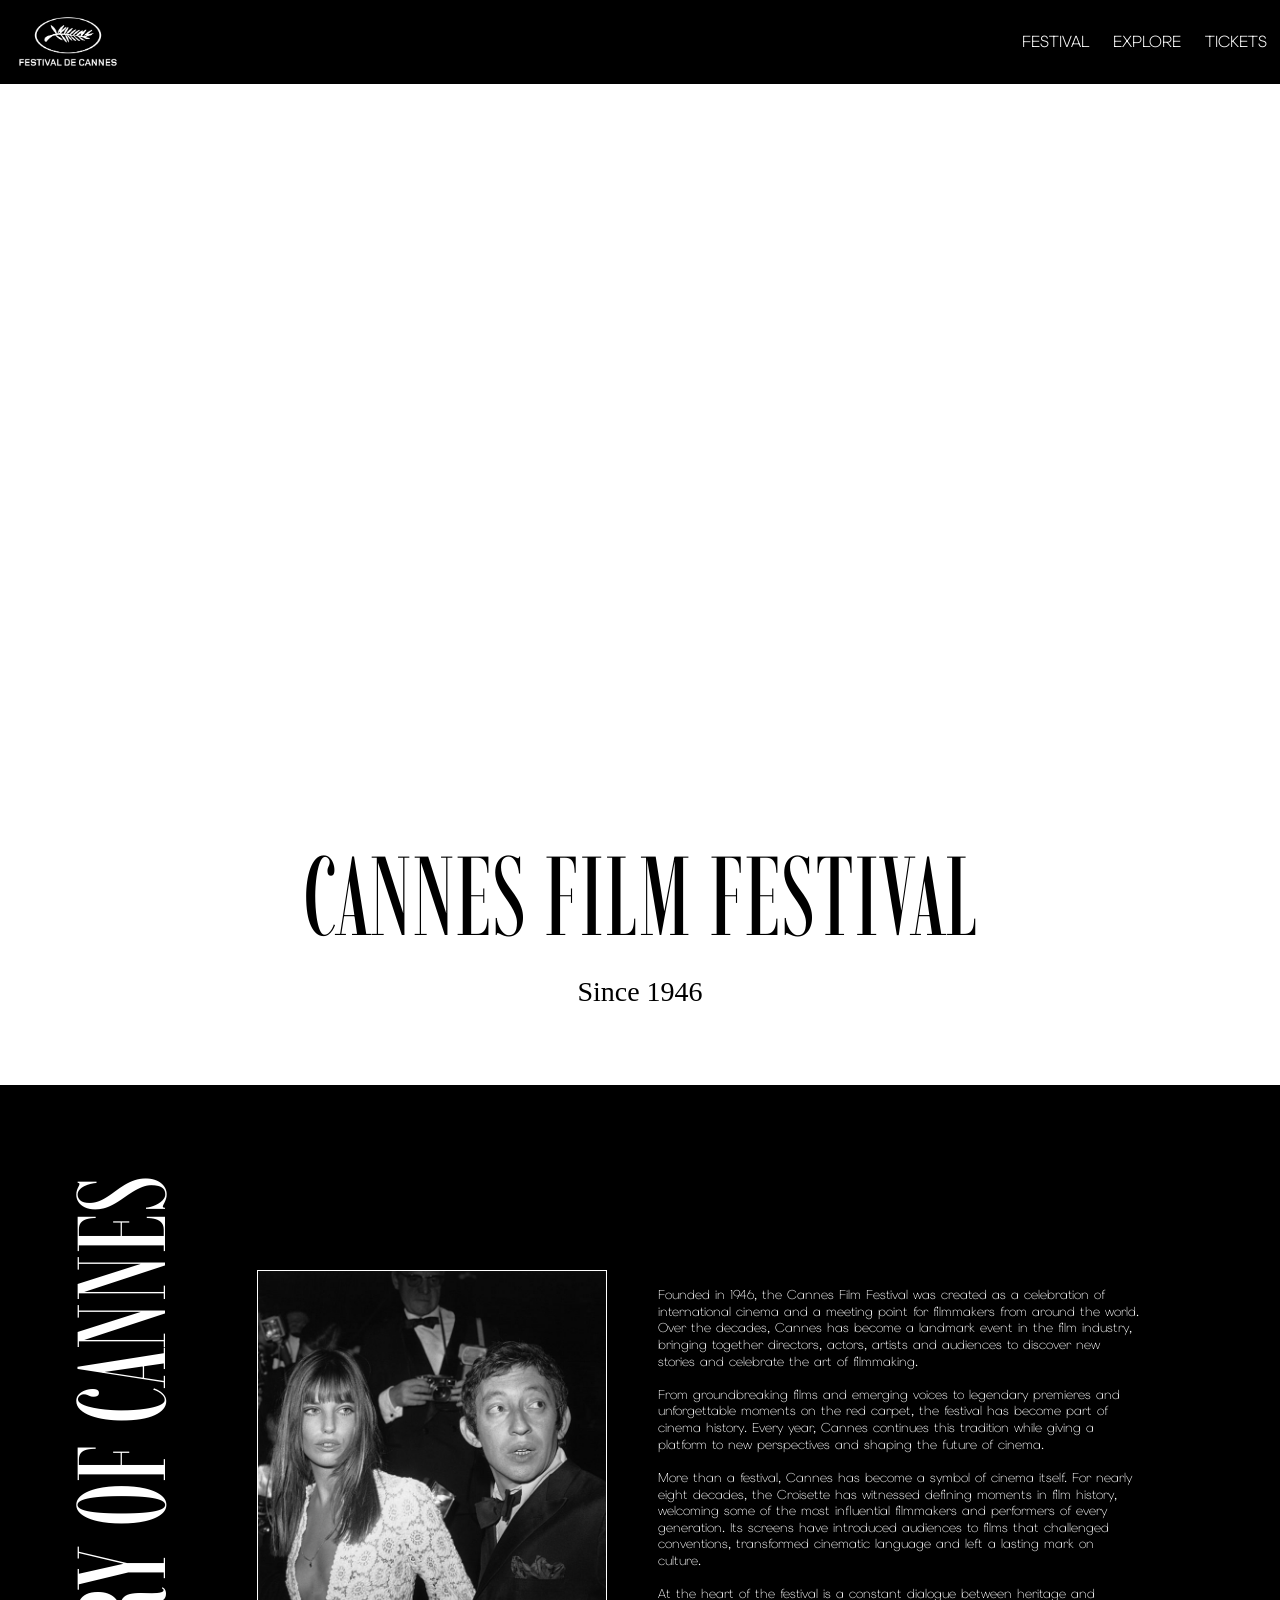
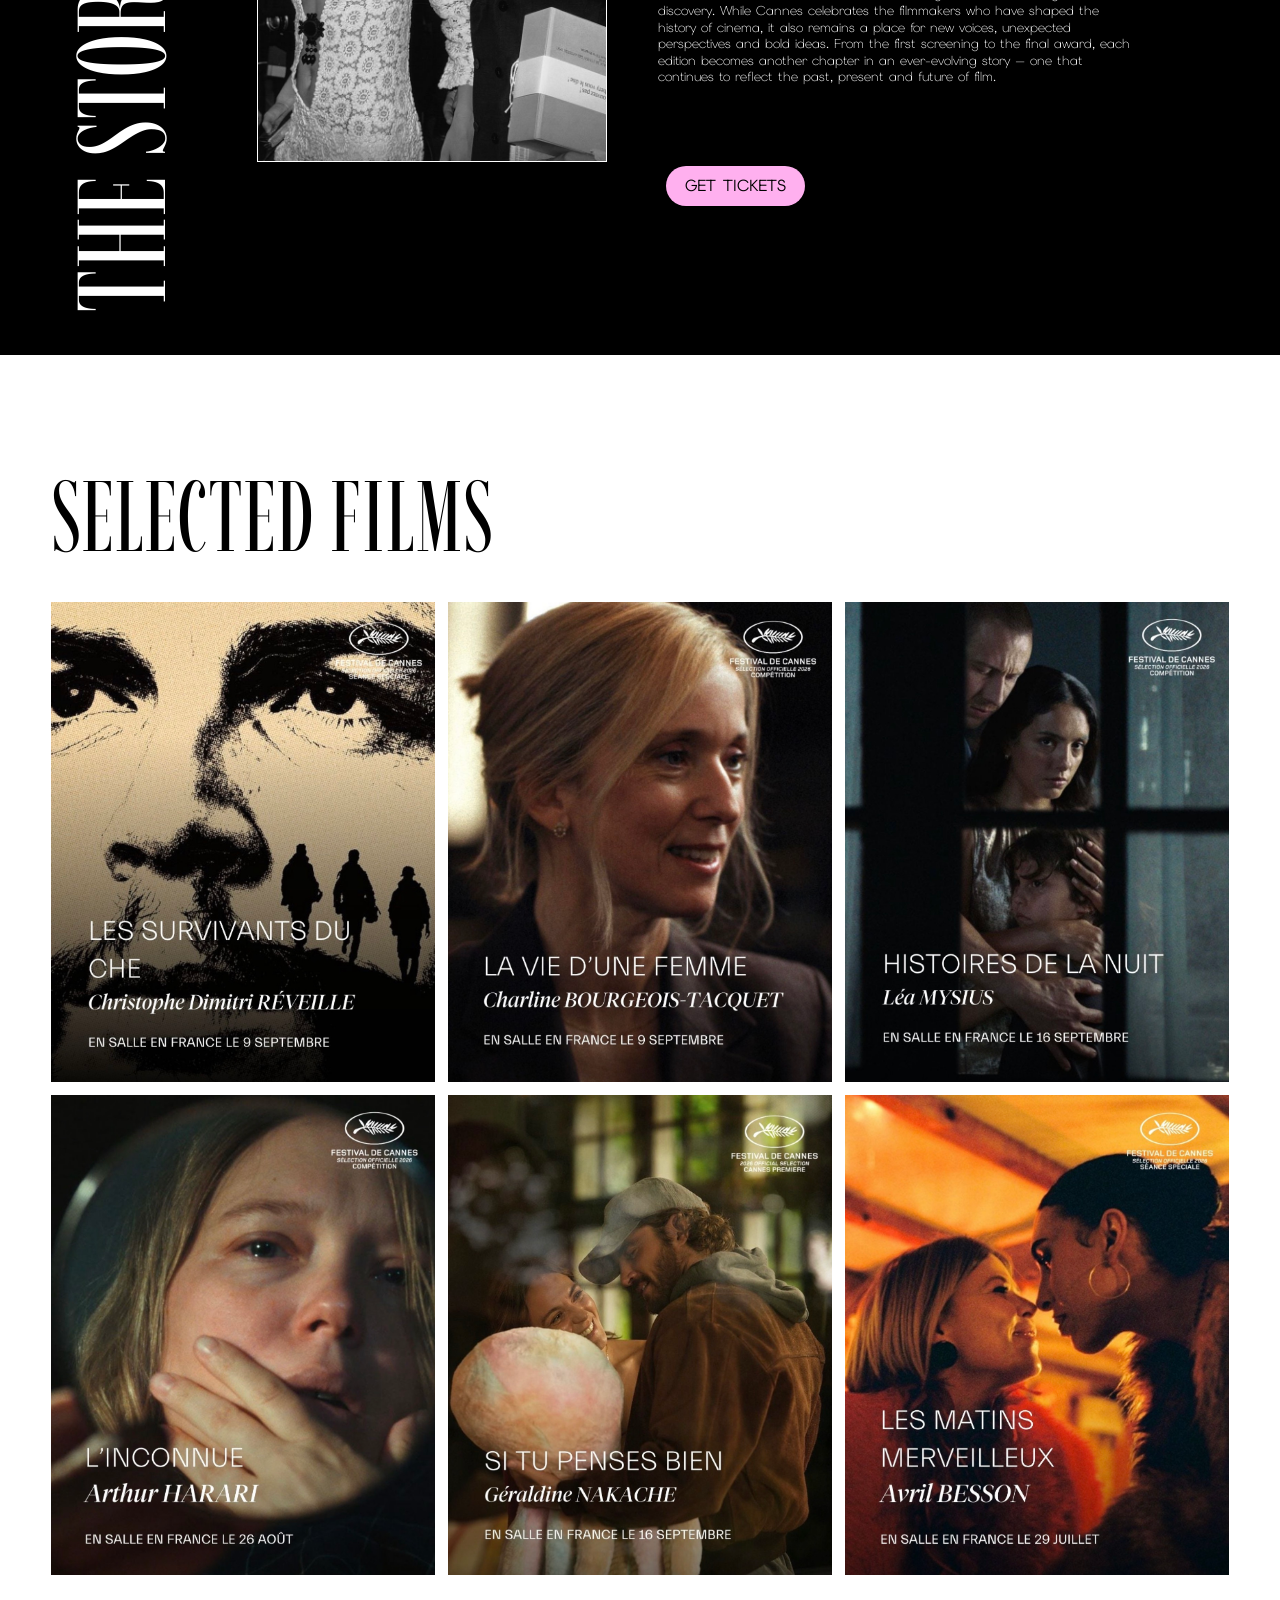
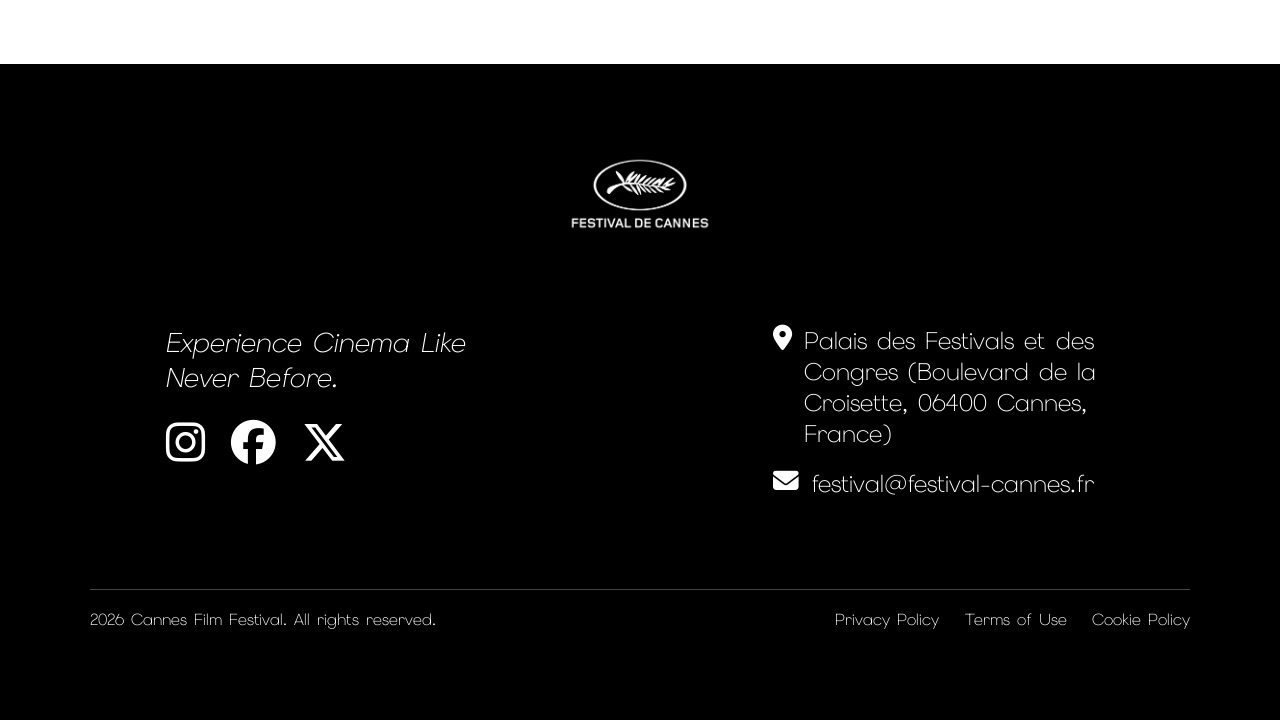
==== commit f58c420a: "Revert "." This reverts commit 6ac3403e97363c96bee7939f25b75359472793d3." ====
--- a/index.html
+++ b/index.html
@@ -33,13 +33,6 @@
             <img src="Gallery/logotipo.png" alt="">
         </a>
 
-        <div class="header-actions">
-            <button class="theme-btn" id="themeBtn">
-                ☽
-            </button>
-
-        </div>
-
         <nav class="nav-desktop">
             <ul>
                 <li><a href="index.html">FESTIVAL</a></li>
--- a/CSS/style.css
+++ b/CSS/style.css
@@ -99,18 +99,6 @@
 
 .nav-desktop a:hover{
     color: #ff9ee2;
-}
-
-/* Modo Oscuro/Claro */
-
-body.dark-mode {
-    --cream: #111111;
-    --black: #F3F0E8
-}
-
-body.dark-mode .mood-buttons button {
-    color: #F3F0E8;
-    border-color: #F3F0E8;
 }
 
 /*Menú Tablet & Móvil*/
